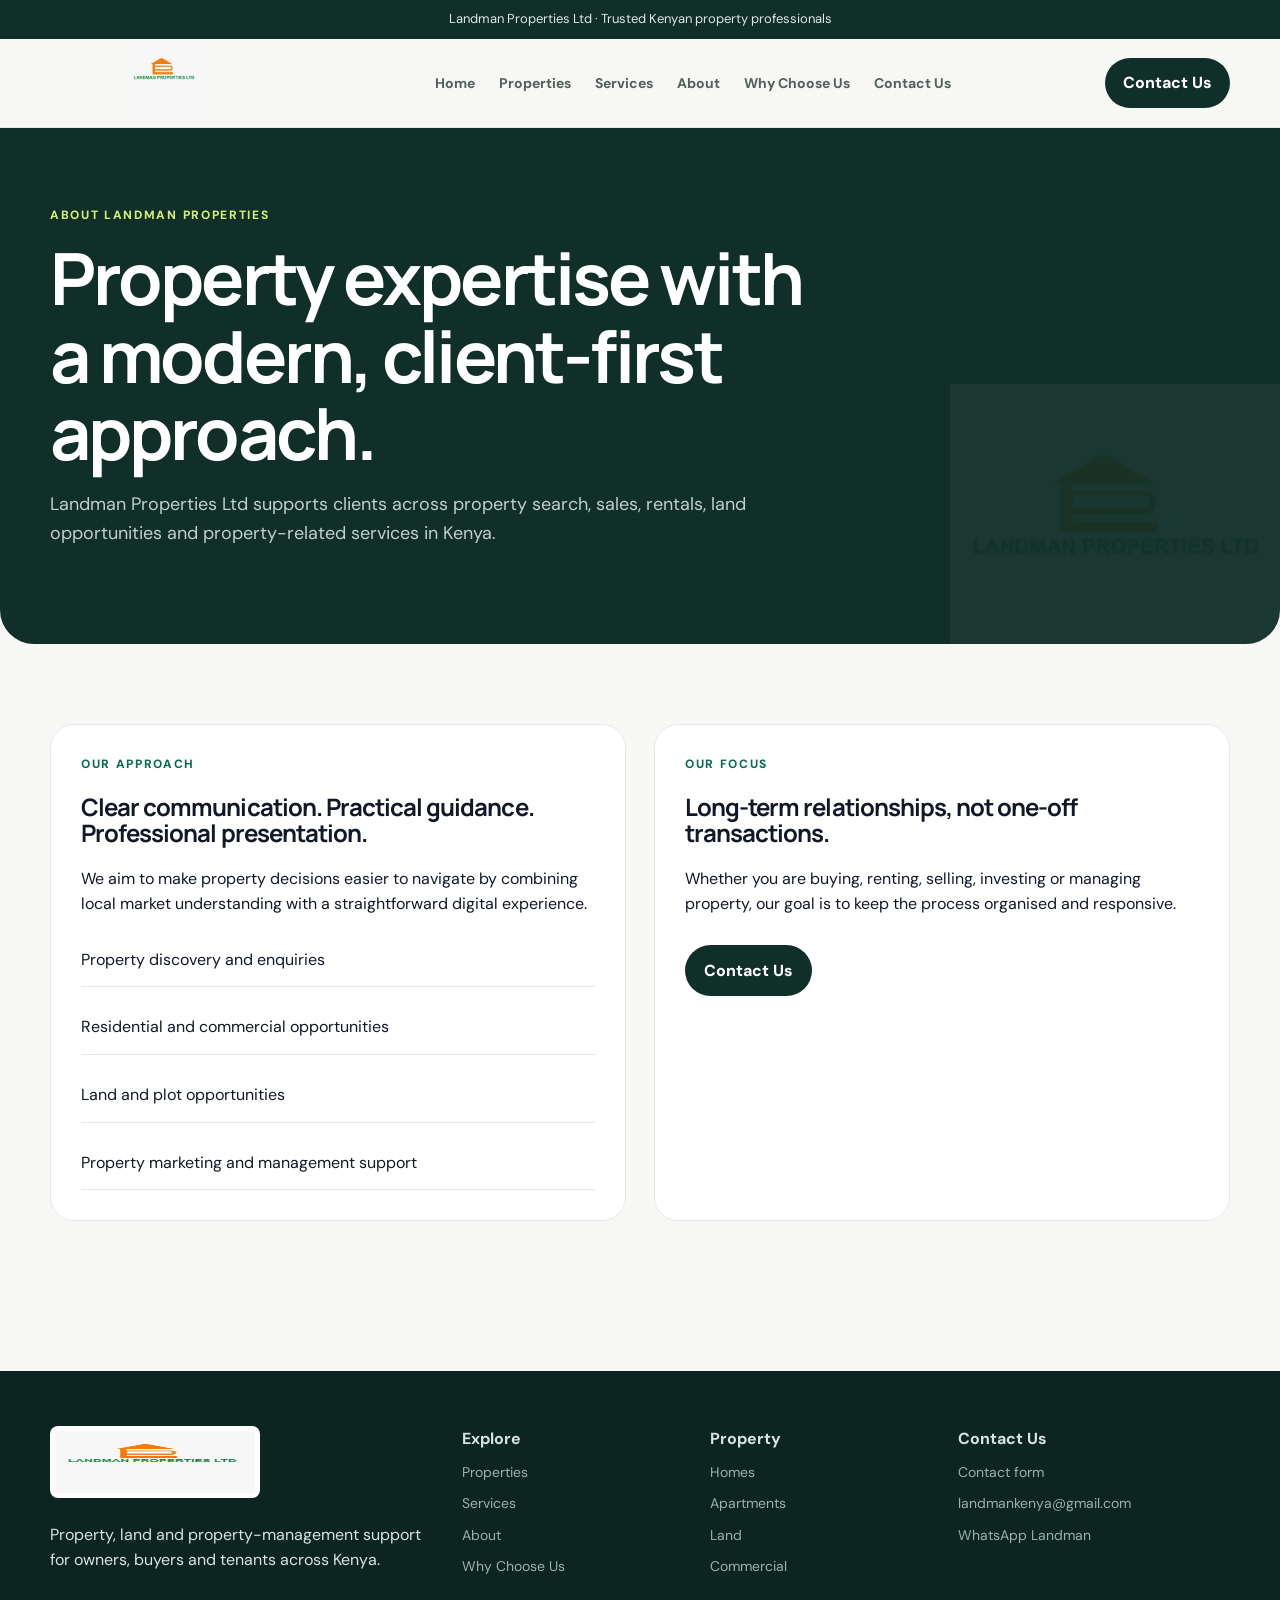
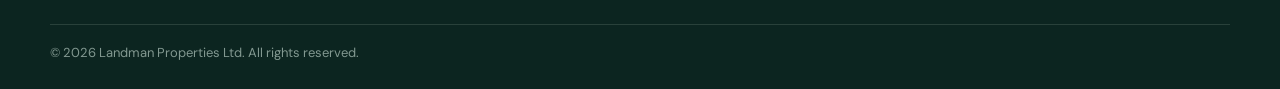
==== about/index.html @ a7c6151c "Performance and accessibility optimization for about/index.html" ====
<!doctype html><html lang="en"><head><meta charset="utf-8"><meta name="viewport" content="width=device-width,initial-scale=1"><meta name="description" content="Learn about Landman Properties Ltd and our approach to professional property management, letting, tenant management and property services in Kenya."><meta name="theme-color" content="#0d6b55"><link rel="canonical" href="https://landmankenya.co.ke/about/"><link rel="icon" href="/landman-logo.jpg"><title>About Landman Properties Ltd | Property Management Kenya</title><link rel="preconnect" href="https://fonts.googleapis.com"><link rel="preconnect" href="https://fonts.gstatic.com" crossorigin><link rel="preload" as="style" href="https://fonts.googleapis.com/css2?family=DM+Sans:wght@400;500;600;700&family=Manrope:wght@600;700;800&display=swap" onload="this.onload=null;this.rel='stylesheet'"><noscript><link rel="stylesheet" href="https://fonts.googleapis.com/css2?family=DM+Sans:wght@400;500;600;700&family=Manrope:wght@600;700;800&display=swap"></noscript><style>:root{--ink:#111827;--muted:#687386;--paper:#f7f8f5;--white:#fff;--brand:#0d6b55;--dark:#102f28;--lime:#d7ee75;--line:#e5e9e5;--shadow:0 24px 70px rgba(17,24,39,.1)}*{box-sizing:border-box}body:before{content:"";position:fixed;inset:0;background:url("/landman-logo.jpg") center 48%/min(680px,60vw) auto no-repeat;opacity:.025;pointer-events:none;z-index:-1;filter:grayscale(1)}body{margin:0;background:var(--paper);color:var(--ink);font-family:"DM Sans",sans-serif;line-height:1.6}a{text-decoration:none;color:inherit}.wrap{width:min(1180px,calc(100% - 32px));margin:auto}.top{background:var(--dark);color:#dce9e3;font-size:13px;padding:9px 0;text-align:center}header{position:sticky;top:0;z-index:20;background:rgba(247,248,245,.94);backdrop-filter:blur(18px);border-bottom:1px solid var(--line)}nav{height:88px;display:flex;align-items:center;justify-content:space-between;gap:24px}.logo img{width:230px;max-height:78px;object-fit:contain}.nav{display:flex;gap:24px;font-size:14px;font-weight:700;color:#52605b}.nav a:hover{color:var(--brand)}.contact-btn{background:var(--dark);color:#fff;border-radius:999px;padding:12px 18px;font-weight:800}.hero{position:relative;overflow:hidden;background:var(--dark);color:#fff;border-radius:0 0 34px 34px;padding:78px 0}.hero:after{content:"";position:absolute;right:-50px;bottom:-80px;width:420px;height:340px;background:url("/landman-logo.jpg") center/contain no-repeat;opacity:.045;pointer-events:none}.eyebrow{color:var(--brand);font-size:12px;text-transform:uppercase;letter-spacing:.14em;font-weight:800}.hero .eyebrow{color:var(--lime)}h1,h2,h3{font-family:Manrope;line-height:1.08;letter-spacing:-.04em}h1{font-size:clamp(42px,6vw,72px);max-width:800px;margin:14px 0}.hero p{max-width:700px;color:#c1d0ca;font-size:18px}.section{padding:80px 0}.grid{display:grid;grid-template-columns:repeat(3,1fr);gap:18px}.card{background:#fff;border:1px solid var(--line);border-radius:22px;padding:25px;box-shadow:0 12px 35px rgba(17,24,39,.05)}.icon{width:50px;height:50px;border-radius:15px;background:#e6f3c3;color:var(--dark);display:grid;place-items:center;margin-bottom:20px}.icon svg{width:25px;height:25px}.card h2,.card h3{margin:0 0 10px}.card p{color:var(--muted);margin:0}.split{display:grid;grid-template-columns:1fr 1fr;gap:28px}.panel{background:#fff;border:1px solid var(--line);border-radius:24px;padding:30px}.list{display:grid;gap:13px}.list div{padding:14px 0;border-bottom:1px solid var(--line)}.cta{background:linear-gradient(135deg,#dff48a,#bfe8a2);padding:45px;border-radius:28px;position:relative;overflow:hidden}.cta:after{content:"";position:absolute;right:-70px;bottom:-100px;width:350px;height:280px;background:url("/landman-logo.jpg") center/contain no-repeat;opacity:.055}.cta>*{position:relative;z-index:1}.btn{display:inline-block;background:var(--dark);color:#fff;padding:13px 19px;border-radius:999px;font-weight:800;margin-top:12px}form{display:grid;gap:13px}input,textarea,select{width:100%;padding:14px;border:1px solid #d9e0db;border-radius:12px;background:#fff;font:inherit}textarea{min-height:130px}footer{background:#0c2520;color:#d9e4df;padding:55px 0 25px;margin-top:70px}.foot{display:grid;grid-template-columns:1.4fr .8fr .8fr 1fr;gap:30px}.foot img{width:210px;background:#fff;padding:5px;border-radius:8px}.foot a{display:block;color:#9db1aa;margin:9px 0;font-size:14px}.copy{border-top:1px solid #29413a;margin-top:35px;padding-top:18px;color:#829890;font-size:13px}@media(max-width:800px){.nav{display:none}.grid,.split,.foot{grid-template-columns:1fr}.hero{padding:55px 0}.logo img{width:200px}}
@media (prefers-reduced-motion:reduce){html{scroll-behavior:auto}.reveal{opacity:1;transform:none;transition:none}.btn,.card{transition:none}}\n  </style><meta name="keywords" content="Landman Properties, property management company Kenya, property managers Kenya, real estate management Kenya"><meta name="robots" content="index,follow,max-image-preview:large,max-snippet:-1,max-video-preview:-1"><link rel="canonical" href="https://landmankenya.co.ke/about/index.html"><meta property="og:type" content="website"><meta property="og:site_name" content="Landman Properties Ltd"><meta property="og:title" content="About Landman Properties Ltd | Property Management Kenya"><meta property="og:description" content="Learn about Landman Properties Ltd and our approach to professional property management, letting, tenant management and property services in Kenya."><meta property="og:image" content="https://landmankenya.co.ke/landman-logo.jpg"><meta name="twitter:card" content="summary_large_image"><meta name="twitter:title" content="About Landman Properties Ltd | Property Management Kenya"><meta name="twitter:description" content="Learn about Landman Properties Ltd and our approach to professional property management, letting, tenant management and property services in Kenya."><meta name="twitter:image" content="https://landmankenya.co.ke/landman-logo.jpg"></head><body><div class="top">Landman Properties Ltd · Trusted Kenyan property professionals</div><header><nav class="wrap"><a class="logo" href="/"><img src="/landman-logo.jpg" alt="Landman Properties Ltd" width="225" height="72" decoding="async"></a><div class="nav"><a href="/">Home</a><a href="/properties/">Properties</a><a href="/services/">Services</a><a href="/about/">About</a><a href="/why-choose-us/">Why Choose Us</a><a href="/contact/">Contact Us</a></div><a class="contact-btn" href="/contact/">Contact Us</a></nav></header><main><section class="hero"><div class="wrap"><div class="eyebrow">About Landman Properties</div><h1>Property expertise with a modern, client-first approach.</h1><p>Landman Properties Ltd supports clients across property search, sales, rentals, land opportunities and property-related services in Kenya.</p></div></section><section class="section"><div class="wrap split"><div class="panel"><div class="eyebrow">Our approach</div><h2>Clear communication. Practical guidance. Professional presentation.</h2><p>We aim to make property decisions easier to navigate by combining local market understanding with a straightforward digital experience.</p><div class="list"><div>Property discovery and enquiries</div><div>Residential and commercial opportunities</div><div>Land and plot opportunities</div><div>Property marketing and management support</div></div></div><div class="panel"><div class="eyebrow">Our focus</div><h2>Long-term relationships, not one-off transactions.</h2><p>Whether you are buying, renting, selling, investing or managing property, our goal is to keep the process organised and responsive.</p><a class="btn" href="/contact/">Contact Us</a></div></div></section></main><footer><div class="wrap"><div class="foot"><div><img src="/landman-logo.jpg" alt="Landman Properties Ltd" width="225" height="72" decoding="async"><p>Property, land and property-management support for owners, buyers and tenants across Kenya.</p></div><div><strong>Explore</strong><a href="/properties/">Properties</a><a href="/services/">Services</a><a href="/about/">About</a><a href="/why-choose-us/">Why Choose Us</a></div><div><strong>Property</strong><a href="/properties/">Homes</a><a href="/properties/">Apartments</a><a href="/properties/">Land</a><a href="/properties/">Commercial</a></div><div><strong>Contact Us</strong><a href="/contact/">Contact form</a><a href="mailto:landmankenya@gmail.com">landmankenya@gmail.com</a><a href="https://wa.me/254798421521">WhatsApp Landman</a></div></div><div class="copy">© 2026 Landman Properties Ltd. All rights reserved.</div></div></footer></body></html>
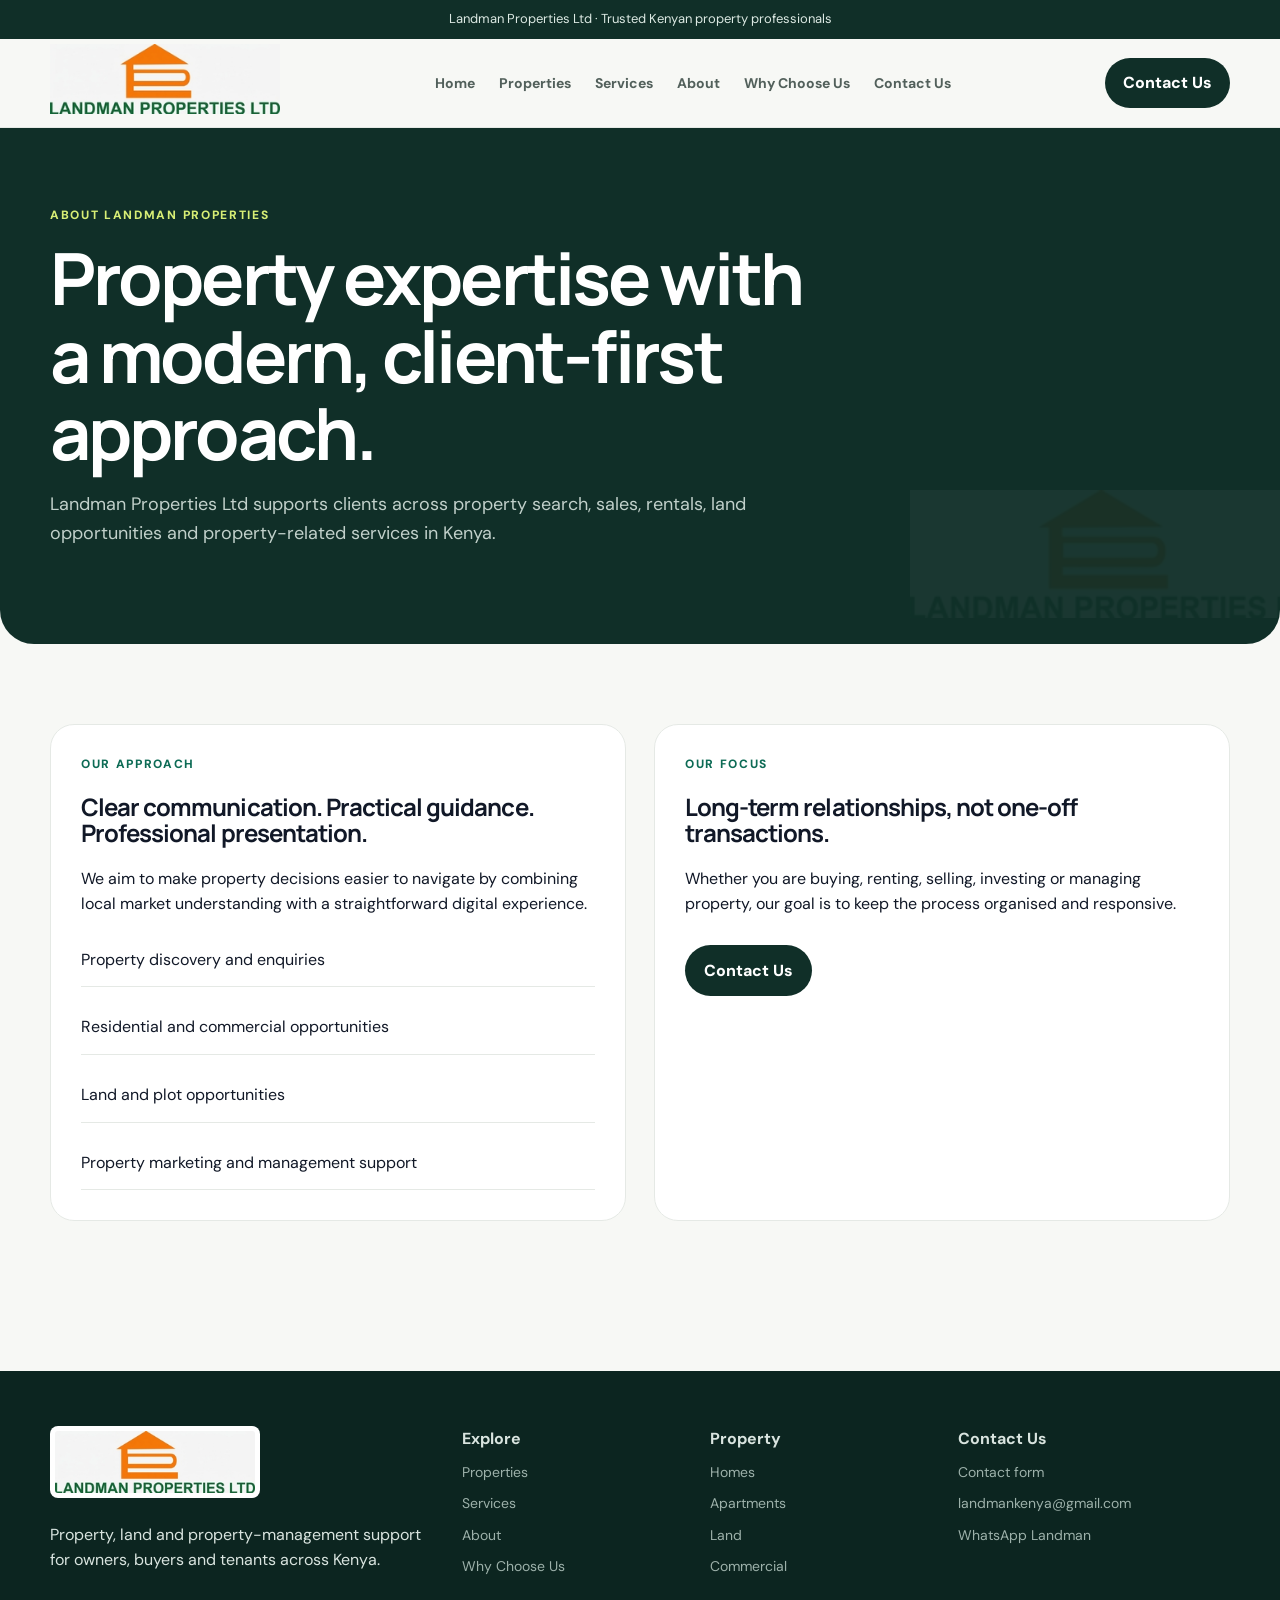
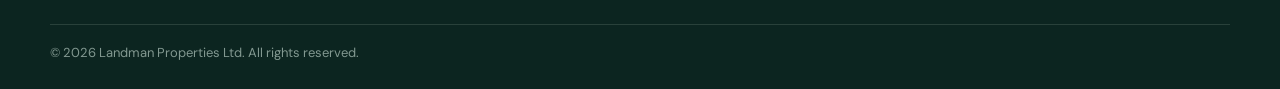
==== commit 1fde978f: "Fix Landman logo references to PNG" ====
--- a/about/index.html
+++ b/about/index.html
@@ -1,2 +1,2 @@
-<!doctype html><html lang="en"><head><meta charset="utf-8"><meta name="viewport" content="width=device-width,initial-scale=1"><meta name="description" content="Learn about Landman Properties Ltd and our approach to professional property management, letting, tenant management and property services in Kenya."><meta name="theme-color" content="#0d6b55"><link rel="canonical" href="https://landmankenya.co.ke/about/"><link rel="icon" href="/landman-logo.jpg"><title>About Landman Properties Ltd | Property Management Kenya</title><link rel="preconnect" href="https://fonts.googleapis.com"><link rel="preconnect" href="https://fonts.gstatic.com" crossorigin><link rel="preload" as="style" href="https://fonts.googleapis.com/css2?family=DM+Sans:wght@400;500;600;700&family=Manrope:wght@600;700;800&display=swap" onload="this.onload=null;this.rel='stylesheet'"><noscript><link rel="stylesheet" href="https://fonts.googleapis.com/css2?family=DM+Sans:wght@400;500;600;700&family=Manrope:wght@600;700;800&display=swap"></noscript><style>:root{--ink:#111827;--muted:#687386;--paper:#f7f8f5;--white:#fff;--brand:#0d6b55;--dark:#102f28;--lime:#d7ee75;--line:#e5e9e5;--shadow:0 24px 70px rgba(17,24,39,.1)}*{box-sizing:border-box}body:before{content:"";position:fixed;inset:0;background:url("/landman-logo.jpg") center 48%/min(680px,60vw) auto no-repeat;opacity:.025;pointer-events:none;z-index:-1;filter:grayscale(1)}body{margin:0;background:var(--paper);color:var(--ink);font-family:"DM Sans",sans-serif;line-height:1.6}a{text-decoration:none;color:inherit}.wrap{width:min(1180px,calc(100% - 32px));margin:auto}.top{background:var(--dark);color:#dce9e3;font-size:13px;padding:9px 0;text-align:center}header{position:sticky;top:0;z-index:20;background:rgba(247,248,245,.94);backdrop-filter:blur(18px);border-bottom:1px solid var(--line)}nav{height:88px;display:flex;align-items:center;justify-content:space-between;gap:24px}.logo img{width:230px;max-height:78px;object-fit:contain}.nav{display:flex;gap:24px;font-size:14px;font-weight:700;color:#52605b}.nav a:hover{color:var(--brand)}.contact-btn{background:var(--dark);color:#fff;border-radius:999px;padding:12px 18px;font-weight:800}.hero{position:relative;overflow:hidden;background:var(--dark);color:#fff;border-radius:0 0 34px 34px;padding:78px 0}.hero:after{content:"";position:absolute;right:-50px;bottom:-80px;width:420px;height:340px;background:url("/landman-logo.jpg") center/contain no-repeat;opacity:.045;pointer-events:none}.eyebrow{color:var(--brand);font-size:12px;text-transform:uppercase;letter-spacing:.14em;font-weight:800}.hero .eyebrow{color:var(--lime)}h1,h2,h3{font-family:Manrope;line-height:1.08;letter-spacing:-.04em}h1{font-size:clamp(42px,6vw,72px);max-width:800px;margin:14px 0}.hero p{max-width:700px;color:#c1d0ca;font-size:18px}.section{padding:80px 0}.grid{display:grid;grid-template-columns:repeat(3,1fr);gap:18px}.card{background:#fff;border:1px solid var(--line);border-radius:22px;padding:25px;box-shadow:0 12px 35px rgba(17,24,39,.05)}.icon{width:50px;height:50px;border-radius:15px;background:#e6f3c3;color:var(--dark);display:grid;place-items:center;margin-bottom:20px}.icon svg{width:25px;height:25px}.card h2,.card h3{margin:0 0 10px}.card p{color:var(--muted);margin:0}.split{display:grid;grid-template-columns:1fr 1fr;gap:28px}.panel{background:#fff;border:1px solid var(--line);border-radius:24px;padding:30px}.list{display:grid;gap:13px}.list div{padding:14px 0;border-bottom:1px solid var(--line)}.cta{background:linear-gradient(135deg,#dff48a,#bfe8a2);padding:45px;border-radius:28px;position:relative;overflow:hidden}.cta:after{content:"";position:absolute;right:-70px;bottom:-100px;width:350px;height:280px;background:url("/landman-logo.jpg") center/contain no-repeat;opacity:.055}.cta>*{position:relative;z-index:1}.btn{display:inline-block;background:var(--dark);color:#fff;padding:13px 19px;border-radius:999px;font-weight:800;margin-top:12px}form{display:grid;gap:13px}input,textarea,select{width:100%;padding:14px;border:1px solid #d9e0db;border-radius:12px;background:#fff;font:inherit}textarea{min-height:130px}footer{background:#0c2520;color:#d9e4df;padding:55px 0 25px;margin-top:70px}.foot{display:grid;grid-template-columns:1.4fr .8fr .8fr 1fr;gap:30px}.foot img{width:210px;background:#fff;padding:5px;border-radius:8px}.foot a{display:block;color:#9db1aa;margin:9px 0;font-size:14px}.copy{border-top:1px solid #29413a;margin-top:35px;padding-top:18px;color:#829890;font-size:13px}@media(max-width:800px){.nav{display:none}.grid,.split,.foot{grid-template-columns:1fr}.hero{padding:55px 0}.logo img{width:200px}}
-@media (prefers-reduced-motion:reduce){html{scroll-behavior:auto}.reveal{opacity:1;transform:none;transition:none}.btn,.card{transition:none}}\n  </style><meta name="keywords" content="Landman Properties, property management company Kenya, property managers Kenya, real estate management Kenya"><meta name="robots" content="index,follow,max-image-preview:large,max-snippet:-1,max-video-preview:-1"><link rel="canonical" href="https://landmankenya.co.ke/about/index.html"><meta property="og:type" content="website"><meta property="og:site_name" content="Landman Properties Ltd"><meta property="og:title" content="About Landman Properties Ltd | Property Management Kenya"><meta property="og:description" content="Learn about Landman Properties Ltd and our approach to professional property management, letting, tenant management and property services in Kenya."><meta property="og:image" content="https://landmankenya.co.ke/landman-logo.jpg"><meta name="twitter:card" content="summary_large_image"><meta name="twitter:title" content="About Landman Properties Ltd | Property Management Kenya"><meta name="twitter:description" content="Learn about Landman Properties Ltd and our approach to professional property management, letting, tenant management and property services in Kenya."><meta name="twitter:image" content="https://landmankenya.co.ke/landman-logo.jpg"></head><body><div class="top">Landman Properties Ltd · Trusted Kenyan property professionals</div><header><nav class="wrap"><a class="logo" href="/"><img src="/landman-logo.jpg" alt="Landman Properties Ltd" width="225" height="72" decoding="async"></a><div class="nav"><a href="/">Home</a><a href="/properties/">Properties</a><a href="/services/">Services</a><a href="/about/">About</a><a href="/why-choose-us/">Why Choose Us</a><a href="/contact/">Contact Us</a></div><a class="contact-btn" href="/contact/">Contact Us</a></nav></header><main><section class="hero"><div class="wrap"><div class="eyebrow">About Landman Properties</div><h1>Property expertise with a modern, client-first approach.</h1><p>Landman Properties Ltd supports clients across property search, sales, rentals, land opportunities and property-related services in Kenya.</p></div></section><section class="section"><div class="wrap split"><div class="panel"><div class="eyebrow">Our approach</div><h2>Clear communication. Practical guidance. Professional presentation.</h2><p>We aim to make property decisions easier to navigate by combining local market understanding with a straightforward digital experience.</p><div class="list"><div>Property discovery and enquiries</div><div>Residential and commercial opportunities</div><div>Land and plot opportunities</div><div>Property marketing and management support</div></div></div><div class="panel"><div class="eyebrow">Our focus</div><h2>Long-term relationships, not one-off transactions.</h2><p>Whether you are buying, renting, selling, investing or managing property, our goal is to keep the process organised and responsive.</p><a class="btn" href="/contact/">Contact Us</a></div></div></section></main><footer><div class="wrap"><div class="foot"><div><img src="/landman-logo.jpg" alt="Landman Properties Ltd" width="225" height="72" decoding="async"><p>Property, land and property-management support for owners, buyers and tenants across Kenya.</p></div><div><strong>Explore</strong><a href="/properties/">Properties</a><a href="/services/">Services</a><a href="/about/">About</a><a href="/why-choose-us/">Why Choose Us</a></div><div><strong>Property</strong><a href="/properties/">Homes</a><a href="/properties/">Apartments</a><a href="/properties/">Land</a><a href="/properties/">Commercial</a></div><div><strong>Contact Us</strong><a href="/contact/">Contact form</a><a href="mailto:landmankenya@gmail.com">landmankenya@gmail.com</a><a href="https://wa.me/254798421521">WhatsApp Landman</a></div></div><div class="copy">© 2026 Landman Properties Ltd. All rights reserved.</div></div></footer></body></html>+<!doctype html><html lang="en"><head><meta charset="utf-8"><meta name="viewport" content="width=device-width,initial-scale=1"><meta name="description" content="Learn about Landman Properties Ltd and our approach to professional property management, letting, tenant management and property services in Kenya."><meta name="theme-color" content="#0d6b55"><link rel="canonical" href="https://landmankenya.co.ke/about/"><link rel="icon" href="/landman-logo.png"><title>About Landman Properties Ltd | Property Management Kenya</title><link rel="preconnect" href="https://fonts.googleapis.com"><link rel="preconnect" href="https://fonts.gstatic.com" crossorigin><link rel="preload" as="style" href="https://fonts.googleapis.com/css2?family=DM+Sans:wght@400;500;600;700&family=Manrope:wght@600;700;800&display=swap" onload="this.onload=null;this.rel='stylesheet'"><noscript><link rel="stylesheet" href="https://fonts.googleapis.com/css2?family=DM+Sans:wght@400;500;600;700&family=Manrope:wght@600;700;800&display=swap"></noscript><style>:root{--ink:#111827;--muted:#687386;--paper:#f7f8f5;--white:#fff;--brand:#0d6b55;--dark:#102f28;--lime:#d7ee75;--line:#e5e9e5;--shadow:0 24px 70px rgba(17,24,39,.1)}*{box-sizing:border-box}body:before{content:"";position:fixed;inset:0;background:url("/landman-logo.png") center 48%/min(680px,60vw) auto no-repeat;opacity:.025;pointer-events:none;z-index:-1;filter:grayscale(1)}body{margin:0;background:var(--paper);color:var(--ink);font-family:"DM Sans",sans-serif;line-height:1.6}a{text-decoration:none;color:inherit}.wrap{width:min(1180px,calc(100% - 32px));margin:auto}.top{background:var(--dark);color:#dce9e3;font-size:13px;padding:9px 0;text-align:center}header{position:sticky;top:0;z-index:20;background:rgba(247,248,245,.94);backdrop-filter:blur(18px);border-bottom:1px solid var(--line)}nav{height:88px;display:flex;align-items:center;justify-content:space-between;gap:24px}.logo img{width:230px;max-height:78px;object-fit:contain}.nav{display:flex;gap:24px;font-size:14px;font-weight:700;color:#52605b}.nav a:hover{color:var(--brand)}.contact-btn{background:var(--dark);color:#fff;border-radius:999px;padding:12px 18px;font-weight:800}.hero{position:relative;overflow:hidden;background:var(--dark);color:#fff;border-radius:0 0 34px 34px;padding:78px 0}.hero:after{content:"";position:absolute;right:-50px;bottom:-80px;width:420px;height:340px;background:url("/landman-logo.png") center/contain no-repeat;opacity:.045;pointer-events:none}.eyebrow{color:var(--brand);font-size:12px;text-transform:uppercase;letter-spacing:.14em;font-weight:800}.hero .eyebrow{color:var(--lime)}h1,h2,h3{font-family:Manrope;line-height:1.08;letter-spacing:-.04em}h1{font-size:clamp(42px,6vw,72px);max-width:800px;margin:14px 0}.hero p{max-width:700px;color:#c1d0ca;font-size:18px}.section{padding:80px 0}.grid{display:grid;grid-template-columns:repeat(3,1fr);gap:18px}.card{background:#fff;border:1px solid var(--line);border-radius:22px;padding:25px;box-shadow:0 12px 35px rgba(17,24,39,.05)}.icon{width:50px;height:50px;border-radius:15px;background:#e6f3c3;color:var(--dark);display:grid;place-items:center;margin-bottom:20px}.icon svg{width:25px;height:25px}.card h2,.card h3{margin:0 0 10px}.card p{color:var(--muted);margin:0}.split{display:grid;grid-template-columns:1fr 1fr;gap:28px}.panel{background:#fff;border:1px solid var(--line);border-radius:24px;padding:30px}.list{display:grid;gap:13px}.list div{padding:14px 0;border-bottom:1px solid var(--line)}.cta{background:linear-gradient(135deg,#dff48a,#bfe8a2);padding:45px;border-radius:28px;position:relative;overflow:hidden}.cta:after{content:"";position:absolute;right:-70px;bottom:-100px;width:350px;height:280px;background:url("/landman-logo.png") center/contain no-repeat;opacity:.055}.cta>*{position:relative;z-index:1}.btn{display:inline-block;background:var(--dark);color:#fff;padding:13px 19px;border-radius:999px;font-weight:800;margin-top:12px}form{display:grid;gap:13px}input,textarea,select{width:100%;padding:14px;border:1px solid #d9e0db;border-radius:12px;background:#fff;font:inherit}textarea{min-height:130px}footer{background:#0c2520;color:#d9e4df;padding:55px 0 25px;margin-top:70px}.foot{display:grid;grid-template-columns:1.4fr .8fr .8fr 1fr;gap:30px}.foot img{width:210px;background:#fff;padding:5px;border-radius:8px}.foot a{display:block;color:#9db1aa;margin:9px 0;font-size:14px}.copy{border-top:1px solid #29413a;margin-top:35px;padding-top:18px;color:#829890;font-size:13px}@media(max-width:800px){.nav{display:none}.grid,.split,.foot{grid-template-columns:1fr}.hero{padding:55px 0}.logo img{width:200px}}
+@media (prefers-reduced-motion:reduce){html{scroll-behavior:auto}.reveal{opacity:1;transform:none;transition:none}.btn,.card{transition:none}}\n  </style><meta property="og:type" content="website"><meta property="og:site_name" content="Landman Properties Ltd"><meta property="og:title" content="About Landman Properties Ltd | Property Management Kenya"><meta property="og:description" content="Learn about Landman Properties Ltd and our approach to professional property management, letting, tenant management and property services in Kenya."><meta property="og:image" content="https://landmankenya.co.ke/landman-logo.png"><meta name="twitter:card" content="summary_large_image"><meta name="twitter:title" content="About Landman Properties Ltd | Property Management Kenya"><meta name="twitter:description" content="Learn about Landman Properties Ltd and our approach to professional property management, letting, tenant management and property services in Kenya."><meta name="twitter:image" content="https://landmankenya.co.ke/landman-logo.png"></head><body><div class="top">Landman Properties Ltd · Trusted Kenyan property professionals</div><header><nav class="wrap"><a class="logo" href="/"><img src="/landman-logo.png" alt="Landman Properties Ltd" width="225" height="72" decoding="async"></a><div class="nav"><a href="/">Home</a><a href="/properties/">Properties</a><a href="/services/">Services</a><a href="/about/">About</a><a href="/why-choose-us/">Why Choose Us</a><a href="/contact/">Contact Us</a></div><a class="contact-btn" href="/contact/">Contact Us</a></nav></header><main><section class="hero"><div class="wrap"><div class="eyebrow">About Landman Properties</div><h1>Property expertise with a modern, client-first approach.</h1><p>Landman Properties Ltd supports clients across property search, sales, rentals, land opportunities and property-related services in Kenya.</p></div></section><section class="section"><div class="wrap split"><div class="panel"><div class="eyebrow">Our approach</div><h2>Clear communication. Practical guidance. Professional presentation.</h2><p>We aim to make property decisions easier to navigate by combining local market understanding with a straightforward digital experience.</p><div class="list"><div>Property discovery and enquiries</div><div>Residential and commercial opportunities</div><div>Land and plot opportunities</div><div>Property marketing and management support</div></div></div><div class="panel"><div class="eyebrow">Our focus</div><h2>Long-term relationships, not one-off transactions.</h2><p>Whether you are buying, renting, selling, investing or managing property, our goal is to keep the process organised and responsive.</p><a class="btn" href="/contact/">Contact Us</a></div></div></section></main><footer><div class="wrap"><div class="foot"><div><img src="/landman-logo.png" alt="Landman Properties Ltd" width="225" height="72" decoding="async"><p>Property, land and property-management support for owners, buyers and tenants across Kenya.</p></div><div><strong>Explore</strong><a href="/properties/">Properties</a><a href="/services/">Services</a><a href="/about/">About</a><a href="/why-choose-us/">Why Choose Us</a></div><div><strong>Property</strong><a href="/properties/">Homes</a><a href="/properties/">Apartments</a><a href="/properties/">Land</a><a href="/properties/">Commercial</a></div><div><strong>Contact Us</strong><a href="/contact/">Contact form</a><a href="mailto:landmankenya@gmail.com">landmankenya@gmail.com</a><a href="https://wa.me/254798421521">WhatsApp Landman</a></div></div><div class="copy">© 2026 Landman Properties Ltd. All rights reserved.</div></div></footer></body></html>
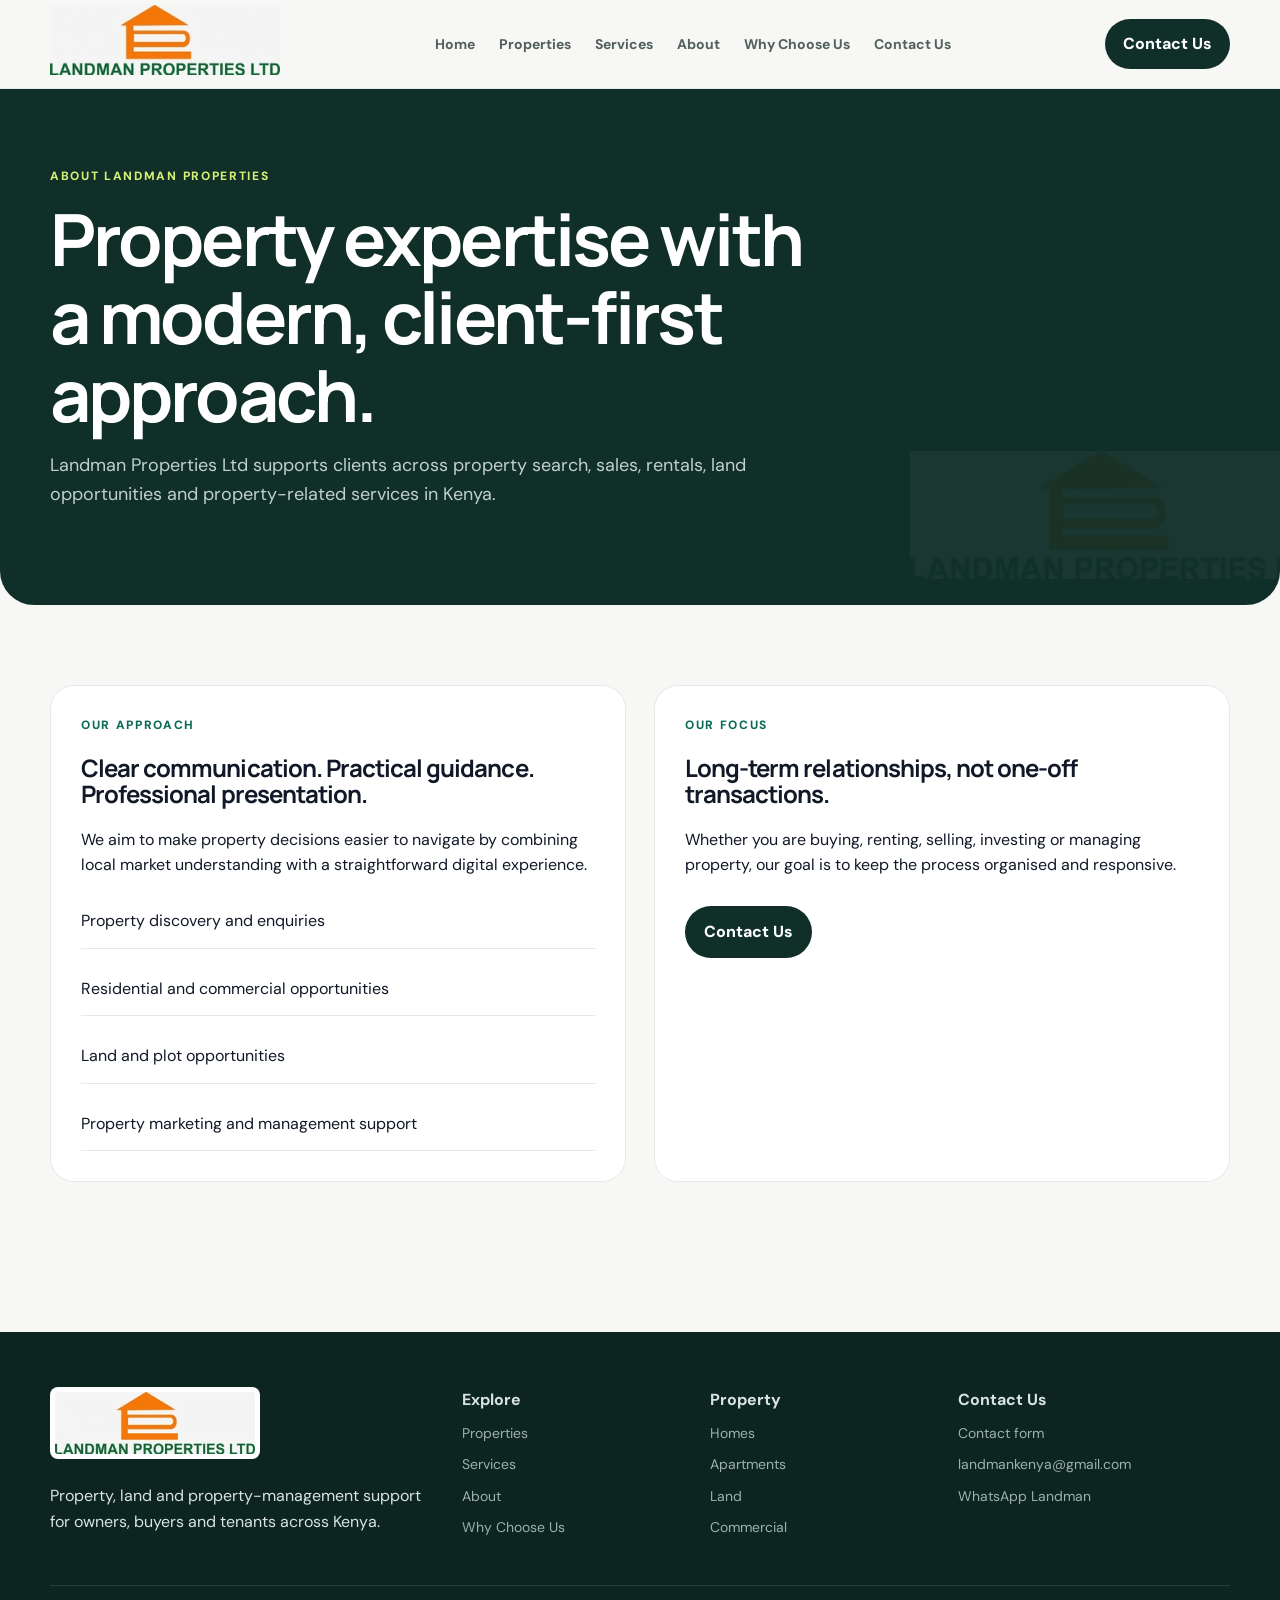
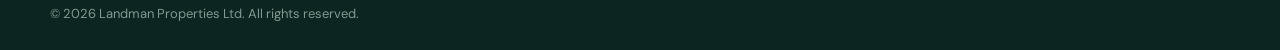
==== commit 53df2c21: "Remove top green bar site-wide" ====
--- a/about/index.html
+++ b/about/index.html
@@ -1,2 +1,2 @@
 <!doctype html><html lang="en"><head><meta charset="utf-8"><meta name="viewport" content="width=device-width,initial-scale=1"><meta name="description" content="Learn about Landman Properties Ltd and our approach to professional property management, letting, tenant management and property services in Kenya."><meta name="theme-color" content="#0d6b55"><link rel="canonical" href="https://landmankenya.co.ke/about/"><link rel="icon" href="/landman-logo.png"><title>About Landman Properties Ltd | Property Management Kenya</title><link rel="preconnect" href="https://fonts.googleapis.com"><link rel="preconnect" href="https://fonts.gstatic.com" crossorigin><link rel="preload" as="style" href="https://fonts.googleapis.com/css2?family=DM+Sans:wght@400;500;600;700&family=Manrope:wght@600;700;800&display=swap" onload="this.onload=null;this.rel='stylesheet'"><noscript><link rel="stylesheet" href="https://fonts.googleapis.com/css2?family=DM+Sans:wght@400;500;600;700&family=Manrope:wght@600;700;800&display=swap"></noscript><style>:root{--ink:#111827;--muted:#687386;--paper:#f7f8f5;--white:#fff;--brand:#0d6b55;--dark:#102f28;--lime:#d7ee75;--line:#e5e9e5;--shadow:0 24px 70px rgba(17,24,39,.1)}*{box-sizing:border-box}body:before{content:"";position:fixed;inset:0;background:url("/landman-logo.png") center 48%/min(680px,60vw) auto no-repeat;opacity:.025;pointer-events:none;z-index:-1;filter:grayscale(1)}body{margin:0;background:var(--paper);color:var(--ink);font-family:"DM Sans",sans-serif;line-height:1.6}a{text-decoration:none;color:inherit}.wrap{width:min(1180px,calc(100% - 32px));margin:auto}.top{background:var(--dark);color:#dce9e3;font-size:13px;padding:9px 0;text-align:center}header{position:sticky;top:0;z-index:20;background:rgba(247,248,245,.94);backdrop-filter:blur(18px);border-bottom:1px solid var(--line)}nav{height:88px;display:flex;align-items:center;justify-content:space-between;gap:24px}.logo img{width:230px;max-height:78px;object-fit:contain}.nav{display:flex;gap:24px;font-size:14px;font-weight:700;color:#52605b}.nav a:hover{color:var(--brand)}.contact-btn{background:var(--dark);color:#fff;border-radius:999px;padding:12px 18px;font-weight:800}.hero{position:relative;overflow:hidden;background:var(--dark);color:#fff;border-radius:0 0 34px 34px;padding:78px 0}.hero:after{content:"";position:absolute;right:-50px;bottom:-80px;width:420px;height:340px;background:url("/landman-logo.png") center/contain no-repeat;opacity:.045;pointer-events:none}.eyebrow{color:var(--brand);font-size:12px;text-transform:uppercase;letter-spacing:.14em;font-weight:800}.hero .eyebrow{color:var(--lime)}h1,h2,h3{font-family:Manrope;line-height:1.08;letter-spacing:-.04em}h1{font-size:clamp(42px,6vw,72px);max-width:800px;margin:14px 0}.hero p{max-width:700px;color:#c1d0ca;font-size:18px}.section{padding:80px 0}.grid{display:grid;grid-template-columns:repeat(3,1fr);gap:18px}.card{background:#fff;border:1px solid var(--line);border-radius:22px;padding:25px;box-shadow:0 12px 35px rgba(17,24,39,.05)}.icon{width:50px;height:50px;border-radius:15px;background:#e6f3c3;color:var(--dark);display:grid;place-items:center;margin-bottom:20px}.icon svg{width:25px;height:25px}.card h2,.card h3{margin:0 0 10px}.card p{color:var(--muted);margin:0}.split{display:grid;grid-template-columns:1fr 1fr;gap:28px}.panel{background:#fff;border:1px solid var(--line);border-radius:24px;padding:30px}.list{display:grid;gap:13px}.list div{padding:14px 0;border-bottom:1px solid var(--line)}.cta{background:linear-gradient(135deg,#dff48a,#bfe8a2);padding:45px;border-radius:28px;position:relative;overflow:hidden}.cta:after{content:"";position:absolute;right:-70px;bottom:-100px;width:350px;height:280px;background:url("/landman-logo.png") center/contain no-repeat;opacity:.055}.cta>*{position:relative;z-index:1}.btn{display:inline-block;background:var(--dark);color:#fff;padding:13px 19px;border-radius:999px;font-weight:800;margin-top:12px}form{display:grid;gap:13px}input,textarea,select{width:100%;padding:14px;border:1px solid #d9e0db;border-radius:12px;background:#fff;font:inherit}textarea{min-height:130px}footer{background:#0c2520;color:#d9e4df;padding:55px 0 25px;margin-top:70px}.foot{display:grid;grid-template-columns:1.4fr .8fr .8fr 1fr;gap:30px}.foot img{width:210px;background:#fff;padding:5px;border-radius:8px}.foot a{display:block;color:#9db1aa;margin:9px 0;font-size:14px}.copy{border-top:1px solid #29413a;margin-top:35px;padding-top:18px;color:#829890;font-size:13px}@media(max-width:800px){.nav{display:none}.grid,.split,.foot{grid-template-columns:1fr}.hero{padding:55px 0}.logo img{width:200px}}
-@media (prefers-reduced-motion:reduce){html{scroll-behavior:auto}.reveal{opacity:1;transform:none;transition:none}.btn,.card{transition:none}}\n  </style><meta property="og:type" content="website"><meta property="og:site_name" content="Landman Properties Ltd"><meta property="og:title" content="About Landman Properties Ltd | Property Management Kenya"><meta property="og:description" content="Learn about Landman Properties Ltd and our approach to professional property management, letting, tenant management and property services in Kenya."><meta property="og:image" content="https://landmankenya.co.ke/landman-logo.png"><meta name="twitter:card" content="summary_large_image"><meta name="twitter:title" content="About Landman Properties Ltd | Property Management Kenya"><meta name="twitter:description" content="Learn about Landman Properties Ltd and our approach to professional property management, letting, tenant management and property services in Kenya."><meta name="twitter:image" content="https://landmankenya.co.ke/landman-logo.png"></head><body><div class="top">Landman Properties Ltd · Trusted Kenyan property professionals</div><header><nav class="wrap"><a class="logo" href="/"><img src="/landman-logo.png" alt="Landman Properties Ltd" width="225" height="72" decoding="async"></a><div class="nav"><a href="/">Home</a><a href="/properties/">Properties</a><a href="/services/">Services</a><a href="/about/">About</a><a href="/why-choose-us/">Why Choose Us</a><a href="/contact/">Contact Us</a></div><a class="contact-btn" href="/contact/">Contact Us</a></nav></header><main><section class="hero"><div class="wrap"><div class="eyebrow">About Landman Properties</div><h1>Property expertise with a modern, client-first approach.</h1><p>Landman Properties Ltd supports clients across property search, sales, rentals, land opportunities and property-related services in Kenya.</p></div></section><section class="section"><div class="wrap split"><div class="panel"><div class="eyebrow">Our approach</div><h2>Clear communication. Practical guidance. Professional presentation.</h2><p>We aim to make property decisions easier to navigate by combining local market understanding with a straightforward digital experience.</p><div class="list"><div>Property discovery and enquiries</div><div>Residential and commercial opportunities</div><div>Land and plot opportunities</div><div>Property marketing and management support</div></div></div><div class="panel"><div class="eyebrow">Our focus</div><h2>Long-term relationships, not one-off transactions.</h2><p>Whether you are buying, renting, selling, investing or managing property, our goal is to keep the process organised and responsive.</p><a class="btn" href="/contact/">Contact Us</a></div></div></section></main><footer><div class="wrap"><div class="foot"><div><img src="/landman-logo.png" alt="Landman Properties Ltd" width="225" height="72" decoding="async"><p>Property, land and property-management support for owners, buyers and tenants across Kenya.</p></div><div><strong>Explore</strong><a href="/properties/">Properties</a><a href="/services/">Services</a><a href="/about/">About</a><a href="/why-choose-us/">Why Choose Us</a></div><div><strong>Property</strong><a href="/properties/">Homes</a><a href="/properties/">Apartments</a><a href="/properties/">Land</a><a href="/properties/">Commercial</a></div><div><strong>Contact Us</strong><a href="/contact/">Contact form</a><a href="mailto:landmankenya@gmail.com">landmankenya@gmail.com</a><a href="https://wa.me/254798421521">WhatsApp Landman</a></div></div><div class="copy">© 2026 Landman Properties Ltd. All rights reserved.</div></div></footer></body></html>+@media (prefers-reduced-motion:reduce){html{scroll-behavior:auto}.reveal{opacity:1;transform:none;transition:none}.btn,.card{transition:none}}\n  </style><meta property="og:type" content="website"><meta property="og:site_name" content="Landman Properties Ltd"><meta property="og:title" content="About Landman Properties Ltd | Property Management Kenya"><meta property="og:description" content="Learn about Landman Properties Ltd and our approach to professional property management, letting, tenant management and property services in Kenya."><meta property="og:image" content="https://landmankenya.co.ke/landman-logo.png"><meta name="twitter:card" content="summary_large_image"><meta name="twitter:title" content="About Landman Properties Ltd | Property Management Kenya"><meta name="twitter:description" content="Learn about Landman Properties Ltd and our approach to professional property management, letting, tenant management and property services in Kenya."><meta name="twitter:image" content="https://landmankenya.co.ke/landman-logo.png"></head><body><header><nav class="wrap"><a class="logo" href="/"><img src="/landman-logo.png" alt="Landman Properties Ltd" width="225" height="72" decoding="async"></a><div class="nav"><a href="/">Home</a><a href="/properties/">Properties</a><a href="/services/">Services</a><a href="/about/">About</a><a href="/why-choose-us/">Why Choose Us</a><a href="/contact/">Contact Us</a></div><a class="contact-btn" href="/contact/">Contact Us</a></nav></header><main><section class="hero"><div class="wrap"><div class="eyebrow">About Landman Properties</div><h1>Property expertise with a modern, client-first approach.</h1><p>Landman Properties Ltd supports clients across property search, sales, rentals, land opportunities and property-related services in Kenya.</p></div></section><section class="section"><div class="wrap split"><div class="panel"><div class="eyebrow">Our approach</div><h2>Clear communication. Practical guidance. Professional presentation.</h2><p>We aim to make property decisions easier to navigate by combining local market understanding with a straightforward digital experience.</p><div class="list"><div>Property discovery and enquiries</div><div>Residential and commercial opportunities</div><div>Land and plot opportunities</div><div>Property marketing and management support</div></div></div><div class="panel"><div class="eyebrow">Our focus</div><h2>Long-term relationships, not one-off transactions.</h2><p>Whether you are buying, renting, selling, investing or managing property, our goal is to keep the process organised and responsive.</p><a class="btn" href="/contact/">Contact Us</a></div></div></section></main><footer><div class="wrap"><div class="foot"><div><img src="/landman-logo.png" alt="Landman Properties Ltd" width="225" height="72" decoding="async"><p>Property, land and property-management support for owners, buyers and tenants across Kenya.</p></div><div><strong>Explore</strong><a href="/properties/">Properties</a><a href="/services/">Services</a><a href="/about/">About</a><a href="/why-choose-us/">Why Choose Us</a></div><div><strong>Property</strong><a href="/properties/">Homes</a><a href="/properties/">Apartments</a><a href="/properties/">Land</a><a href="/properties/">Commercial</a></div><div><strong>Contact Us</strong><a href="/contact/">Contact form</a><a href="mailto:landmankenya@gmail.com">landmankenya@gmail.com</a><a href="https://wa.me/254798421521">WhatsApp Landman</a></div></div><div class="copy">© 2026 Landman Properties Ltd. All rights reserved.</div></div></footer></body></html>
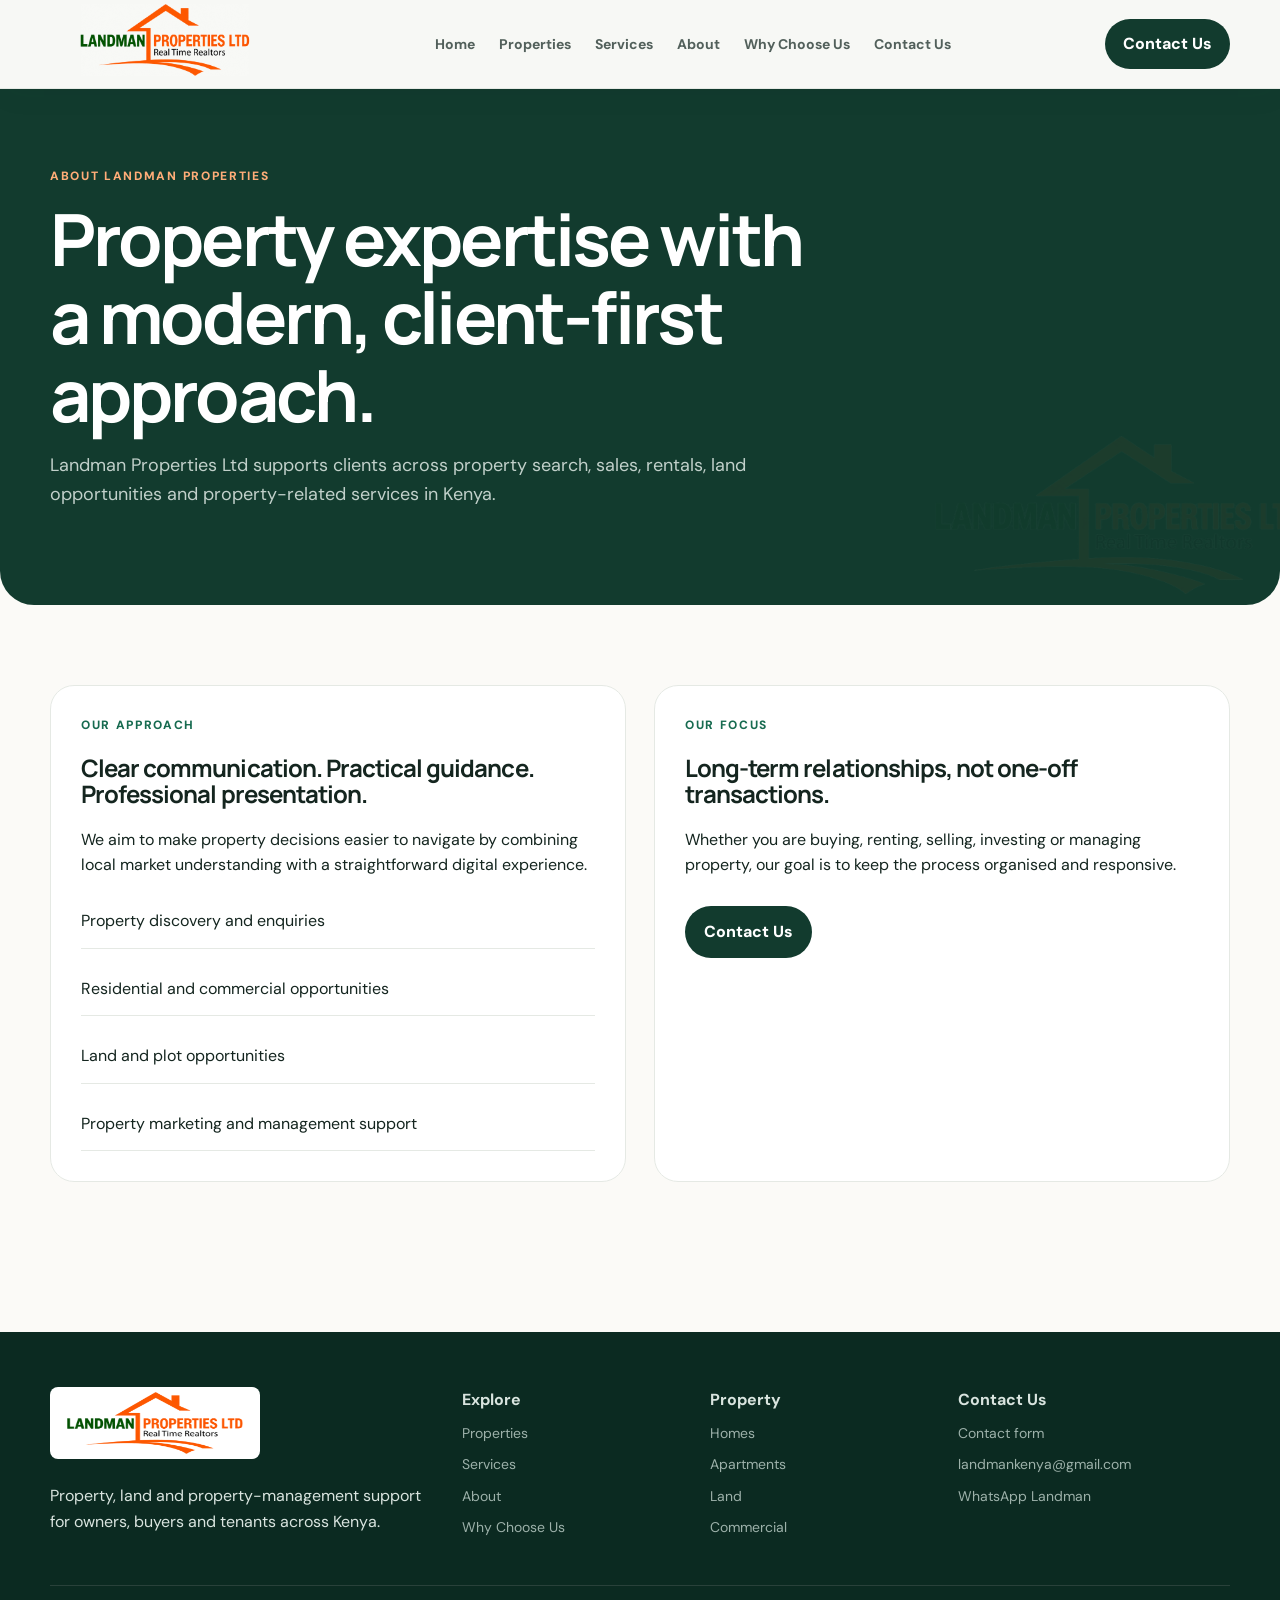
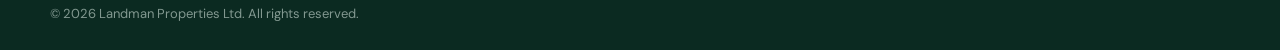
==== commit a0e0436b: "Apply shared Landman brand facelift" ====
--- a/about/index.html
+++ b/about/index.html
@@ -1,2 +1,3 @@
 <!doctype html><html lang="en"><head><meta charset="utf-8"><meta name="viewport" content="width=device-width,initial-scale=1"><meta name="description" content="Learn about Landman Properties Ltd and our approach to professional property management, letting, tenant management and property services in Kenya."><meta name="theme-color" content="#0d6b55"><link rel="canonical" href="https://landmankenya.co.ke/about/"><link rel="icon" href="/landman-logo.png"><title>About Landman Properties Ltd | Property Management Kenya</title><link rel="preconnect" href="https://fonts.googleapis.com"><link rel="preconnect" href="https://fonts.gstatic.com" crossorigin><link rel="preload" as="style" href="https://fonts.googleapis.com/css2?family=DM+Sans:wght@400;500;600;700&family=Manrope:wght@600;700;800&display=swap" onload="this.onload=null;this.rel='stylesheet'"><noscript><link rel="stylesheet" href="https://fonts.googleapis.com/css2?family=DM+Sans:wght@400;500;600;700&family=Manrope:wght@600;700;800&display=swap"></noscript><style>:root{--ink:#111827;--muted:#687386;--paper:#f7f8f5;--white:#fff;--brand:#0d6b55;--dark:#102f28;--lime:#d7ee75;--line:#e5e9e5;--shadow:0 24px 70px rgba(17,24,39,.1)}*{box-sizing:border-box}body:before{content:"";position:fixed;inset:0;background:url("/landman-logo.png") center 48%/min(680px,60vw) auto no-repeat;opacity:.025;pointer-events:none;z-index:-1;filter:grayscale(1)}body{margin:0;background:var(--paper);color:var(--ink);font-family:"DM Sans",sans-serif;line-height:1.6}a{text-decoration:none;color:inherit}.wrap{width:min(1180px,calc(100% - 32px));margin:auto}.top{background:var(--dark);color:#dce9e3;font-size:13px;padding:9px 0;text-align:center}header{position:sticky;top:0;z-index:20;background:rgba(247,248,245,.94);backdrop-filter:blur(18px);border-bottom:1px solid var(--line)}nav{height:88px;display:flex;align-items:center;justify-content:space-between;gap:24px}.logo img{width:230px;max-height:78px;object-fit:contain}.nav{display:flex;gap:24px;font-size:14px;font-weight:700;color:#52605b}.nav a:hover{color:var(--brand)}.contact-btn{background:var(--dark);color:#fff;border-radius:999px;padding:12px 18px;font-weight:800}.hero{position:relative;overflow:hidden;background:var(--dark);color:#fff;border-radius:0 0 34px 34px;padding:78px 0}.hero:after{content:"";position:absolute;right:-50px;bottom:-80px;width:420px;height:340px;background:url("/landman-logo.png") center/contain no-repeat;opacity:.045;pointer-events:none}.eyebrow{color:var(--brand);font-size:12px;text-transform:uppercase;letter-spacing:.14em;font-weight:800}.hero .eyebrow{color:var(--lime)}h1,h2,h3{font-family:Manrope;line-height:1.08;letter-spacing:-.04em}h1{font-size:clamp(42px,6vw,72px);max-width:800px;margin:14px 0}.hero p{max-width:700px;color:#c1d0ca;font-size:18px}.section{padding:80px 0}.grid{display:grid;grid-template-columns:repeat(3,1fr);gap:18px}.card{background:#fff;border:1px solid var(--line);border-radius:22px;padding:25px;box-shadow:0 12px 35px rgba(17,24,39,.05)}.icon{width:50px;height:50px;border-radius:15px;background:#e6f3c3;color:var(--dark);display:grid;place-items:center;margin-bottom:20px}.icon svg{width:25px;height:25px}.card h2,.card h3{margin:0 0 10px}.card p{color:var(--muted);margin:0}.split{display:grid;grid-template-columns:1fr 1fr;gap:28px}.panel{background:#fff;border:1px solid var(--line);border-radius:24px;padding:30px}.list{display:grid;gap:13px}.list div{padding:14px 0;border-bottom:1px solid var(--line)}.cta{background:linear-gradient(135deg,#dff48a,#bfe8a2);padding:45px;border-radius:28px;position:relative;overflow:hidden}.cta:after{content:"";position:absolute;right:-70px;bottom:-100px;width:350px;height:280px;background:url("/landman-logo.png") center/contain no-repeat;opacity:.055}.cta>*{position:relative;z-index:1}.btn{display:inline-block;background:var(--dark);color:#fff;padding:13px 19px;border-radius:999px;font-weight:800;margin-top:12px}form{display:grid;gap:13px}input,textarea,select{width:100%;padding:14px;border:1px solid #d9e0db;border-radius:12px;background:#fff;font:inherit}textarea{min-height:130px}footer{background:#0c2520;color:#d9e4df;padding:55px 0 25px;margin-top:70px}.foot{display:grid;grid-template-columns:1.4fr .8fr .8fr 1fr;gap:30px}.foot img{width:210px;background:#fff;padding:5px;border-radius:8px}.foot a{display:block;color:#9db1aa;margin:9px 0;font-size:14px}.copy{border-top:1px solid #29413a;margin-top:35px;padding-top:18px;color:#829890;font-size:13px}@media(max-width:800px){.nav{display:none}.grid,.split,.foot{grid-template-columns:1fr}.hero{padding:55px 0}.logo img{width:200px}}
-@media (prefers-reduced-motion:reduce){html{scroll-behavior:auto}.reveal{opacity:1;transform:none;transition:none}.btn,.card{transition:none}}\n  </style><meta property="og:type" content="website"><meta property="og:site_name" content="Landman Properties Ltd"><meta property="og:title" content="About Landman Properties Ltd | Property Management Kenya"><meta property="og:description" content="Learn about Landman Properties Ltd and our approach to professional property management, letting, tenant management and property services in Kenya."><meta property="og:image" content="https://landmankenya.co.ke/landman-logo.png"><meta name="twitter:card" content="summary_large_image"><meta name="twitter:title" content="About Landman Properties Ltd | Property Management Kenya"><meta name="twitter:description" content="Learn about Landman Properties Ltd and our approach to professional property management, letting, tenant management and property services in Kenya."><meta name="twitter:image" content="https://landmankenya.co.ke/landman-logo.png"></head><body><header><nav class="wrap"><a class="logo" href="/"><img src="/landman-logo.png" alt="Landman Properties Ltd" width="225" height="72" decoding="async"></a><div class="nav"><a href="/">Home</a><a href="/properties/">Properties</a><a href="/services/">Services</a><a href="/about/">About</a><a href="/why-choose-us/">Why Choose Us</a><a href="/contact/">Contact Us</a></div><a class="contact-btn" href="/contact/">Contact Us</a></nav></header><main><section class="hero"><div class="wrap"><div class="eyebrow">About Landman Properties</div><h1>Property expertise with a modern, client-first approach.</h1><p>Landman Properties Ltd supports clients across property search, sales, rentals, land opportunities and property-related services in Kenya.</p></div></section><section class="section"><div class="wrap split"><div class="panel"><div class="eyebrow">Our approach</div><h2>Clear communication. Practical guidance. Professional presentation.</h2><p>We aim to make property decisions easier to navigate by combining local market understanding with a straightforward digital experience.</p><div class="list"><div>Property discovery and enquiries</div><div>Residential and commercial opportunities</div><div>Land and plot opportunities</div><div>Property marketing and management support</div></div></div><div class="panel"><div class="eyebrow">Our focus</div><h2>Long-term relationships, not one-off transactions.</h2><p>Whether you are buying, renting, selling, investing or managing property, our goal is to keep the process organised and responsive.</p><a class="btn" href="/contact/">Contact Us</a></div></div></section></main><footer><div class="wrap"><div class="foot"><div><img src="/landman-logo.png" alt="Landman Properties Ltd" width="225" height="72" decoding="async"><p>Property, land and property-management support for owners, buyers and tenants across Kenya.</p></div><div><strong>Explore</strong><a href="/properties/">Properties</a><a href="/services/">Services</a><a href="/about/">About</a><a href="/why-choose-us/">Why Choose Us</a></div><div><strong>Property</strong><a href="/properties/">Homes</a><a href="/properties/">Apartments</a><a href="/properties/">Land</a><a href="/properties/">Commercial</a></div><div><strong>Contact Us</strong><a href="/contact/">Contact form</a><a href="mailto:landmankenya@gmail.com">landmankenya@gmail.com</a><a href="https://wa.me/254798421521">WhatsApp Landman</a></div></div><div class="copy">© 2026 Landman Properties Ltd. All rights reserved.</div></div></footer></body></html>+@media (prefers-reduced-motion:reduce){html{scroll-behavior:auto}.reveal{opacity:1;transform:none;transition:none}.btn,.card{transition:none}}\n  </style><meta property="og:type" content="website"><meta property="og:site_name" content="Landman Properties Ltd"><meta property="og:title" content="About Landman Properties Ltd | Property Management Kenya"><meta property="og:description" content="Learn about Landman Properties Ltd and our approach to professional property management, letting, tenant management and property services in Kenya."><meta property="og:image" content="https://landmankenya.co.ke/landman-logo.png"><meta name="twitter:card" content="summary_large_image"><meta name="twitter:title" content="About Landman Properties Ltd | Property Management Kenya"><meta name="twitter:description" content="Learn about Landman Properties Ltd and our approach to professional property management, letting, tenant management and property services in Kenya."><meta name="twitter:image" content="https://landmankenya.co.ke/landman-logo.png"><link rel="stylesheet" href="/landman-facelift.css">
+</head><body><header><nav class="wrap"><a class="logo" href="/"><img src="/landman-logo.png" alt="Landman Properties Ltd" width="225" height="72" decoding="async"></a><div class="nav"><a href="/">Home</a><a href="/properties/">Properties</a><a href="/services/">Services</a><a href="/about/">About</a><a href="/why-choose-us/">Why Choose Us</a><a href="/contact/">Contact Us</a></div><a class="contact-btn" href="/contact/">Contact Us</a></nav></header><main><section class="hero"><div class="wrap"><div class="eyebrow">About Landman Properties</div><h1>Property expertise with a modern, client-first approach.</h1><p>Landman Properties Ltd supports clients across property search, sales, rentals, land opportunities and property-related services in Kenya.</p></div></section><section class="section"><div class="wrap split"><div class="panel"><div class="eyebrow">Our approach</div><h2>Clear communication. Practical guidance. Professional presentation.</h2><p>We aim to make property decisions easier to navigate by combining local market understanding with a straightforward digital experience.</p><div class="list"><div>Property discovery and enquiries</div><div>Residential and commercial opportunities</div><div>Land and plot opportunities</div><div>Property marketing and management support</div></div></div><div class="panel"><div class="eyebrow">Our focus</div><h2>Long-term relationships, not one-off transactions.</h2><p>Whether you are buying, renting, selling, investing or managing property, our goal is to keep the process organised and responsive.</p><a class="btn" href="/contact/">Contact Us</a></div></div></section></main><footer><div class="wrap"><div class="foot"><div><img src="/landman-logo.png" alt="Landman Properties Ltd" width="225" height="72" decoding="async"><p>Property, land and property-management support for owners, buyers and tenants across Kenya.</p></div><div><strong>Explore</strong><a href="/properties/">Properties</a><a href="/services/">Services</a><a href="/about/">About</a><a href="/why-choose-us/">Why Choose Us</a></div><div><strong>Property</strong><a href="/properties/">Homes</a><a href="/properties/">Apartments</a><a href="/properties/">Land</a><a href="/properties/">Commercial</a></div><div><strong>Contact Us</strong><a href="/contact/">Contact form</a><a href="mailto:landmankenya@gmail.com">landmankenya@gmail.com</a><a href="https://wa.me/254798421521">WhatsApp Landman</a></div></div><div class="copy">© 2026 Landman Properties Ltd. All rights reserved.</div></div></footer></body></html>
--- a/landman-facelift.css
+++ b/landman-facelift.css
@@ -0,0 +1,76 @@
+/* Landman Properties Ltd — brand facelift
+   Shared visual layer: forest green, bright orange and white.
+   Keeps each page's existing content, links and functionality intact. */
+:root{
+  --ink:#14251f !important;
+  --muted:#5d6b64 !important;
+  --paper:#fbfaf7 !important;
+  --white:#fff !important;
+  --brand:#176b50 !important;
+  --dark:#123b2e !important;
+  --lime:#ff8a42 !important;
+  --line:#e5e9e4 !important;
+  --shadow:0 24px 70px rgba(18,59,46,.10) !important;
+  --landman-orange:#f47b35;
+  --landman-orange-soft:#fff0e6;
+}
+html{scroll-behavior:smooth;scroll-padding-top:105px}
+body{background:var(--paper);color:var(--ink);-webkit-font-smoothing:antialiased}
+::selection{background:#ffd2b4;color:#173d30}
+a,button,input,select,textarea{-webkit-tap-highlight-color:transparent}
+a:focus-visible,button:focus-visible,input:focus-visible,select:focus-visible,textarea:focus-visible{outline:3px solid #f47b35;outline-offset:3px}
+header{box-shadow:0 8px 28px rgba(20,45,35,.035)}
+nav{position:relative}
+.navlinks a,.nav a{transition:color .2s ease,background .2s ease}
+.navlinks a:hover,.nav a:hover,.nav a[aria-current="page"]{color:var(--landman-orange)!important}
+.brand-logo,.logo img{transition:transform .25s ease}
+.logo:hover .brand-logo,.logo:hover img{transform:translateY(-1px)}
+.btn,.contact-btn,.hero-buttons a,.nav-actions a{transition:transform .2s ease,box-shadow .2s ease,background .2s ease,color .2s ease}
+.btn:hover,.contact-btn:hover,.hero-buttons a:hover,.nav-actions a:hover{transform:translateY(-2px);box-shadow:0 12px 26px rgba(18,59,46,.18)}
+.btn-green,.btn-light,.hero .btn,.cta .btn{background:var(--landman-orange)!important;color:#18251f!important}
+.btn-green:hover,.hero .btn:hover,.cta .btn:hover{background:#ff9859!important}
+.btn-dark,.contact-btn{background:var(--dark)!important;color:#fff!important}
+.btn-light{background:#fff!important;color:var(--dark)!important;border:1px solid var(--line)!important}
+.eyebrow{color:var(--brand)!important}
+.hero .eyebrow,.dark .eyebrow,.hero .eyebrow[style]{color:#ffad78!important}
+.hero{isolation:isolate}
+.hero:not(.dark){position:relative}
+.hero h1 em,.hero h1 strong{color:var(--landman-orange)!important}
+.hero-img{box-shadow:0 28px 70px rgba(18,59,46,.17);border:1px solid rgba(255,255,255,.65)}
+.floating{border-top:3px solid var(--landman-orange)}
+.search-box,.filters{box-shadow:0 20px 55px rgba(18,59,46,.09);border-color:#e4e9e3}
+.field:focus-within{box-shadow:0 0 0 2px rgba(244,123,53,.22)}
+.tag{box-shadow:0 5px 16px rgba(0,0,0,.08)}
+.price{background:var(--dark)!important;border-left:3px solid var(--landman-orange)}
+.card{box-shadow:0 8px 26px rgba(18,59,46,.045);transition:transform .25s ease,box-shadow .25s ease,border-color .25s ease}
+.card:hover{border-color:#f5bd98;box-shadow:0 22px 48px rgba(18,59,46,.12)}
+.service .icon,.icon{background:var(--landman-orange-soft)!important;color:var(--dark)!important}
+.dark{background:linear-gradient(135deg,#123b2e 0%,#0d3025 100%)!important}
+.dark .service{border-color:rgba(255,255,255,.14);background:rgba(255,255,255,.055);transition:transform .25s ease,border-color .25s ease,background .25s ease}
+.dark .service:hover{transform:translateY(-4px);border-color:rgba(255,138,66,.6);background:rgba(255,255,255,.085)}
+.dark .service .icon{background:var(--landman-orange)!important;color:#173b2e!important}
+.check i{background:var(--landman-orange-soft)!important;color:var(--dark)!important}
+.cta{background:linear-gradient(120deg,#fff0e6 0%,#ffe0cb 58%,#ffd0ad 100%)!important;border:1px solid #f6d1b9;box-shadow:0 20px 55px rgba(18,59,46,.06)}
+.cta .eyebrow{color:var(--brand)!important}
+.stats .stat{transition:background .2s ease}
+.stats .stat:hover{background:#fff8f2}
+footer{background:#0b2a21!important}
+.foot a,.footgrid a{transition:color .2s ease}
+.foot a:hover,.footgrid a:hover{color:#ffad78!important}
+.wa{box-shadow:0 12px 30px rgba(0,0,0,.18);transition:transform .2s ease}
+.wa:hover{transform:translateY(-3px) scale(1.03)}
+.mobile-open{border:1px solid var(--line);box-shadow:0 20px 55px rgba(18,59,46,.16)!important}
+.mobile-open a{padding:9px 0}
+section{scroll-margin-top:100px}
+img{max-width:100%}
+@media(max-width:950px){
+  header nav{gap:12px}
+  .mobile-open{background:#fff!important}
+}
+@media(max-width:620px){
+  .hero-buttons a,.hero .btn,.cta .btn{min-height:48px;display:inline-flex;align-items:center;justify-content:center}
+  .floating{max-width:calc(100% - 36px)}
+}
+@media(prefers-reduced-motion:reduce){
+  *,*::before,*::after{scroll-behavior:auto!important;animation-duration:.01ms!important;animation-iteration-count:1!important;transition-duration:.01ms!important}
+}
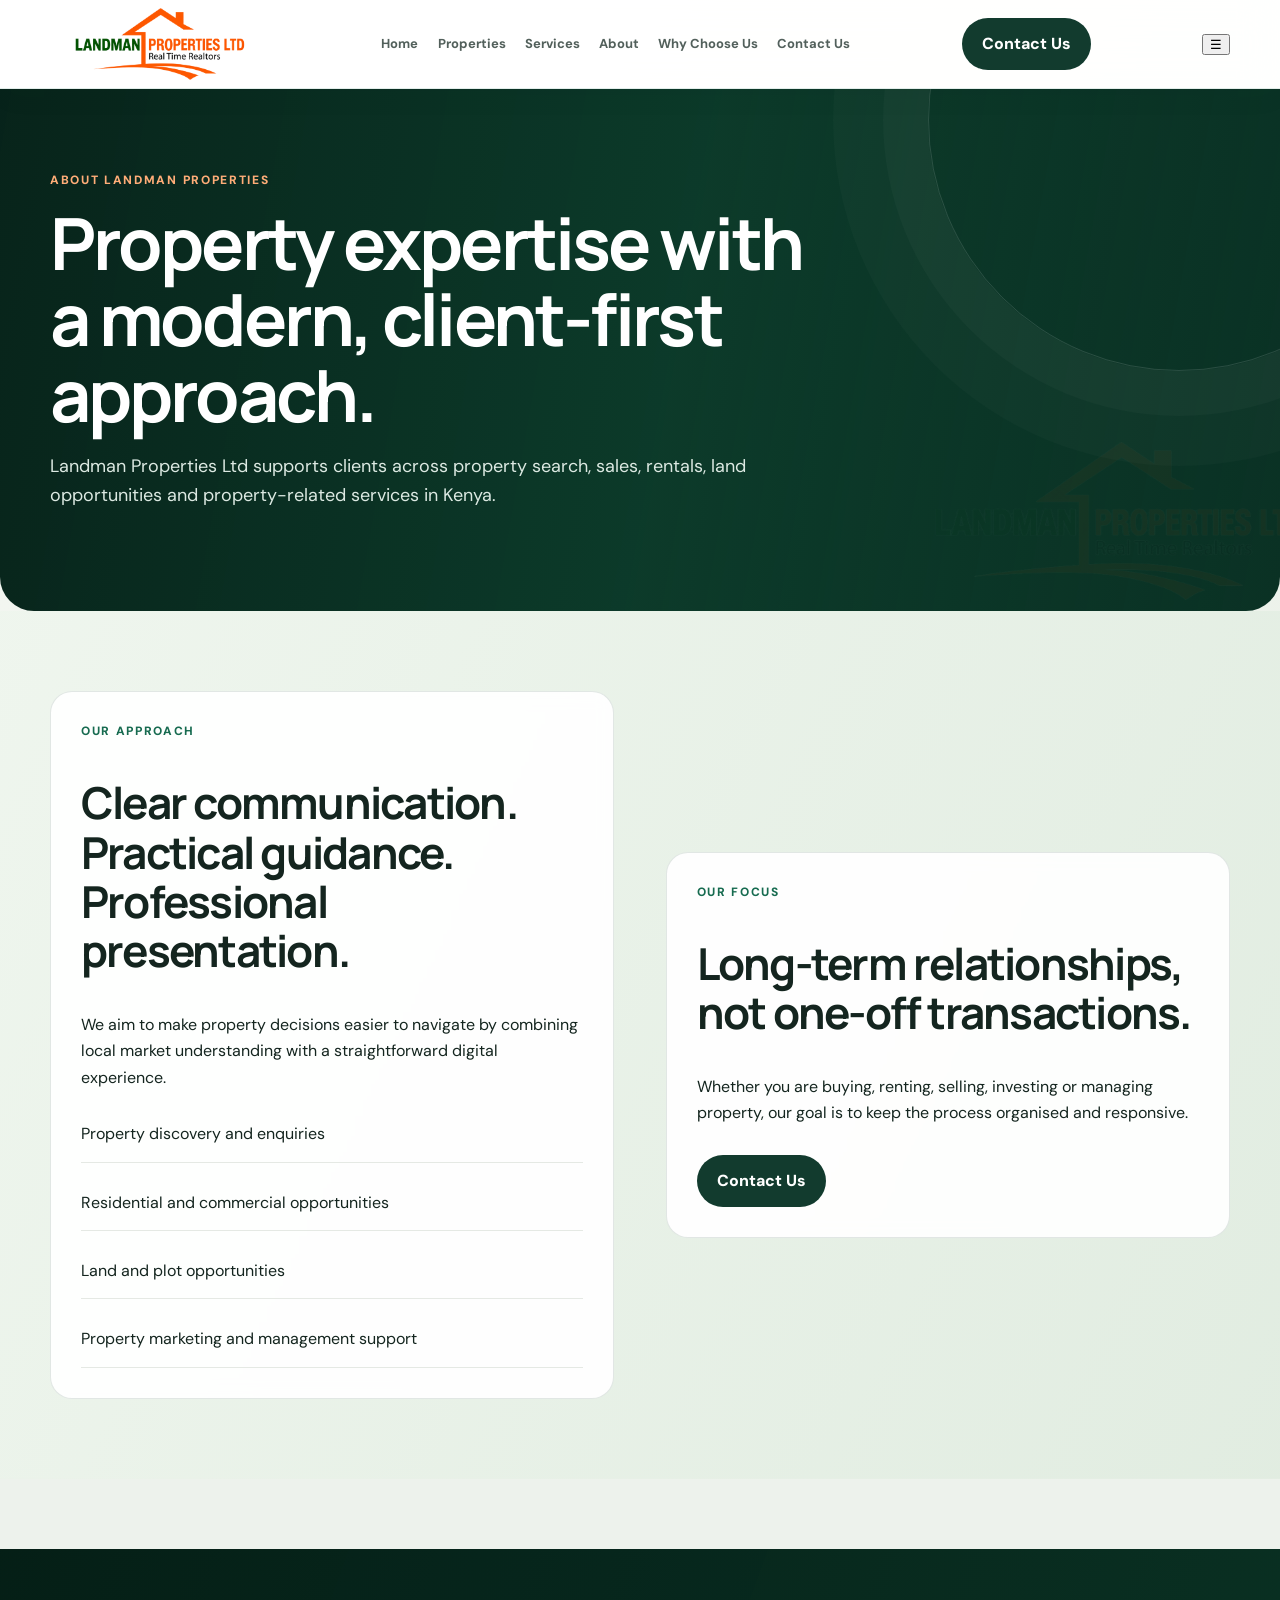
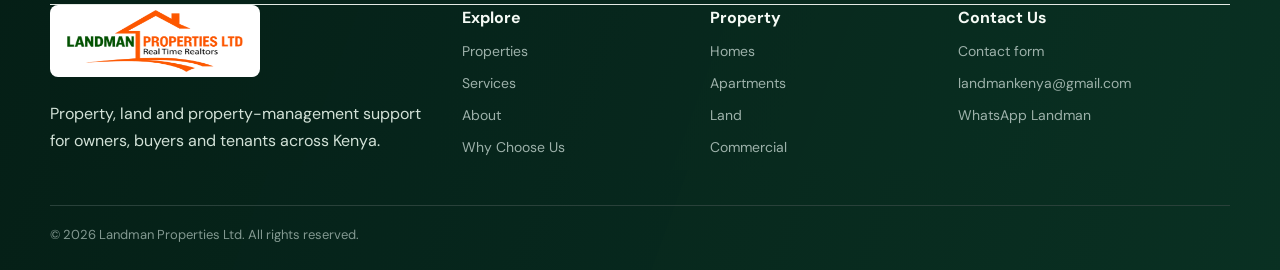
==== commit 9c920a5f: "Fix responsive navigation on about page" ====
--- a/about/index.html
+++ b/about/index.html
@@ -1,3 +1,3 @@
 <!doctype html><html lang="en"><head><meta charset="utf-8"><meta name="viewport" content="width=device-width,initial-scale=1"><meta name="description" content="Learn about Landman Properties Ltd and our approach to professional property management, letting, tenant management and property services in Kenya."><meta name="theme-color" content="#0d6b55"><link rel="canonical" href="https://landmankenya.co.ke/about/"><link rel="icon" href="/landman-logo.png"><title>About Landman Properties Ltd | Property Management Kenya</title><link rel="preconnect" href="https://fonts.googleapis.com"><link rel="preconnect" href="https://fonts.gstatic.com" crossorigin><link rel="preload" as="style" href="https://fonts.googleapis.com/css2?family=DM+Sans:wght@400;500;600;700&family=Manrope:wght@600;700;800&display=swap" onload="this.onload=null;this.rel='stylesheet'"><noscript><link rel="stylesheet" href="https://fonts.googleapis.com/css2?family=DM+Sans:wght@400;500;600;700&family=Manrope:wght@600;700;800&display=swap"></noscript><style>:root{--ink:#111827;--muted:#687386;--paper:#f7f8f5;--white:#fff;--brand:#0d6b55;--dark:#102f28;--lime:#d7ee75;--line:#e5e9e5;--shadow:0 24px 70px rgba(17,24,39,.1)}*{box-sizing:border-box}body:before{content:"";position:fixed;inset:0;background:url("/landman-logo.png") center 48%/min(680px,60vw) auto no-repeat;opacity:.025;pointer-events:none;z-index:-1;filter:grayscale(1)}body{margin:0;background:var(--paper);color:var(--ink);font-family:"DM Sans",sans-serif;line-height:1.6}a{text-decoration:none;color:inherit}.wrap{width:min(1180px,calc(100% - 32px));margin:auto}.top{background:var(--dark);color:#dce9e3;font-size:13px;padding:9px 0;text-align:center}header{position:sticky;top:0;z-index:20;background:rgba(247,248,245,.94);backdrop-filter:blur(18px);border-bottom:1px solid var(--line)}nav{height:88px;display:flex;align-items:center;justify-content:space-between;gap:24px}.logo img{width:230px;max-height:78px;object-fit:contain}.nav{display:flex;gap:24px;font-size:14px;font-weight:700;color:#52605b}.nav a:hover{color:var(--brand)}.contact-btn{background:var(--dark);color:#fff;border-radius:999px;padding:12px 18px;font-weight:800}.hero{position:relative;overflow:hidden;background:var(--dark);color:#fff;border-radius:0 0 34px 34px;padding:78px 0}.hero:after{content:"";position:absolute;right:-50px;bottom:-80px;width:420px;height:340px;background:url("/landman-logo.png") center/contain no-repeat;opacity:.045;pointer-events:none}.eyebrow{color:var(--brand);font-size:12px;text-transform:uppercase;letter-spacing:.14em;font-weight:800}.hero .eyebrow{color:var(--lime)}h1,h2,h3{font-family:Manrope;line-height:1.08;letter-spacing:-.04em}h1{font-size:clamp(42px,6vw,72px);max-width:800px;margin:14px 0}.hero p{max-width:700px;color:#c1d0ca;font-size:18px}.section{padding:80px 0}.grid{display:grid;grid-template-columns:repeat(3,1fr);gap:18px}.card{background:#fff;border:1px solid var(--line);border-radius:22px;padding:25px;box-shadow:0 12px 35px rgba(17,24,39,.05)}.icon{width:50px;height:50px;border-radius:15px;background:#e6f3c3;color:var(--dark);display:grid;place-items:center;margin-bottom:20px}.icon svg{width:25px;height:25px}.card h2,.card h3{margin:0 0 10px}.card p{color:var(--muted);margin:0}.split{display:grid;grid-template-columns:1fr 1fr;gap:28px}.panel{background:#fff;border:1px solid var(--line);border-radius:24px;padding:30px}.list{display:grid;gap:13px}.list div{padding:14px 0;border-bottom:1px solid var(--line)}.cta{background:linear-gradient(135deg,#dff48a,#bfe8a2);padding:45px;border-radius:28px;position:relative;overflow:hidden}.cta:after{content:"";position:absolute;right:-70px;bottom:-100px;width:350px;height:280px;background:url("/landman-logo.png") center/contain no-repeat;opacity:.055}.cta>*{position:relative;z-index:1}.btn{display:inline-block;background:var(--dark);color:#fff;padding:13px 19px;border-radius:999px;font-weight:800;margin-top:12px}form{display:grid;gap:13px}input,textarea,select{width:100%;padding:14px;border:1px solid #d9e0db;border-radius:12px;background:#fff;font:inherit}textarea{min-height:130px}footer{background:#0c2520;color:#d9e4df;padding:55px 0 25px;margin-top:70px}.foot{display:grid;grid-template-columns:1.4fr .8fr .8fr 1fr;gap:30px}.foot img{width:210px;background:#fff;padding:5px;border-radius:8px}.foot a{display:block;color:#9db1aa;margin:9px 0;font-size:14px}.copy{border-top:1px solid #29413a;margin-top:35px;padding-top:18px;color:#829890;font-size:13px}@media(max-width:800px){.nav{display:none}.grid,.split,.foot{grid-template-columns:1fr}.hero{padding:55px 0}.logo img{width:200px}}
 @media (prefers-reduced-motion:reduce){html{scroll-behavior:auto}.reveal{opacity:1;transform:none;transition:none}.btn,.card{transition:none}}\n  </style><meta property="og:type" content="website"><meta property="og:site_name" content="Landman Properties Ltd"><meta property="og:title" content="About Landman Properties Ltd | Property Management Kenya"><meta property="og:description" content="Learn about Landman Properties Ltd and our approach to professional property management, letting, tenant management and property services in Kenya."><meta property="og:image" content="https://landmankenya.co.ke/landman-logo.png"><meta name="twitter:card" content="summary_large_image"><meta name="twitter:title" content="About Landman Properties Ltd | Property Management Kenya"><meta name="twitter:description" content="Learn about Landman Properties Ltd and our approach to professional property management, letting, tenant management and property services in Kenya."><meta name="twitter:image" content="https://landmankenya.co.ke/landman-logo.png"><link rel="stylesheet" href="/landman-facelift.css">
-</head><body><header><nav class="wrap"><a class="logo" href="/"><img src="/landman-logo.png" alt="Landman Properties Ltd" width="225" height="72" decoding="async"></a><div class="nav"><a href="/">Home</a><a href="/properties/">Properties</a><a href="/services/">Services</a><a href="/about/">About</a><a href="/why-choose-us/">Why Choose Us</a><a href="/contact/">Contact Us</a></div><a class="contact-btn" href="/contact/">Contact Us</a></nav></header><main><section class="hero"><div class="wrap"><div class="eyebrow">About Landman Properties</div><h1>Property expertise with a modern, client-first approach.</h1><p>Landman Properties Ltd supports clients across property search, sales, rentals, land opportunities and property-related services in Kenya.</p></div></section><section class="section"><div class="wrap split"><div class="panel"><div class="eyebrow">Our approach</div><h2>Clear communication. Practical guidance. Professional presentation.</h2><p>We aim to make property decisions easier to navigate by combining local market understanding with a straightforward digital experience.</p><div class="list"><div>Property discovery and enquiries</div><div>Residential and commercial opportunities</div><div>Land and plot opportunities</div><div>Property marketing and management support</div></div></div><div class="panel"><div class="eyebrow">Our focus</div><h2>Long-term relationships, not one-off transactions.</h2><p>Whether you are buying, renting, selling, investing or managing property, our goal is to keep the process organised and responsive.</p><a class="btn" href="/contact/">Contact Us</a></div></div></section></main><footer><div class="wrap"><div class="foot"><div><img src="/landman-logo.png" alt="Landman Properties Ltd" width="225" height="72" decoding="async"><p>Property, land and property-management support for owners, buyers and tenants across Kenya.</p></div><div><strong>Explore</strong><a href="/properties/">Properties</a><a href="/services/">Services</a><a href="/about/">About</a><a href="/why-choose-us/">Why Choose Us</a></div><div><strong>Property</strong><a href="/properties/">Homes</a><a href="/properties/">Apartments</a><a href="/properties/">Land</a><a href="/properties/">Commercial</a></div><div><strong>Contact Us</strong><a href="/contact/">Contact form</a><a href="mailto:landmankenya@gmail.com">landmankenya@gmail.com</a><a href="https://wa.me/254798421521">WhatsApp Landman</a></div></div><div class="copy">© 2026 Landman Properties Ltd. All rights reserved.</div></div></footer></body></html>+</head><body><header><nav class="wrap"><a class="logo" href="/"><img src="/landman-logo.png" alt="Landman Properties Ltd" width="225" height="72" decoding="async"></a><div class="nav" id="landman-primary-navigation"><a href="/">Home</a><a href="/properties/">Properties</a><a href="/services/">Services</a><a href="/about/">About</a><a href="/why-choose-us/">Why Choose Us</a><a href="/contact/">Contact Us</a></div><a class="contact-btn" href="/contact/">Contact Us</a><button class="menu" type="button" aria-label="Open navigation menu" aria-expanded="false" aria-controls="landman-primary-navigation">☰</button></nav></header><main><section class="hero"><div class="wrap"><div class="eyebrow">About Landman Properties</div><h1>Property expertise with a modern, client-first approach.</h1><p>Landman Properties Ltd supports clients across property search, sales, rentals, land opportunities and property-related services in Kenya.</p></div></section><section class="section"><div class="wrap split"><div class="panel"><div class="eyebrow">Our approach</div><h2>Clear communication. Practical guidance. Professional presentation.</h2><p>We aim to make property decisions easier to navigate by combining local market understanding with a straightforward digital experience.</p><div class="list"><div>Property discovery and enquiries</div><div>Residential and commercial opportunities</div><div>Land and plot opportunities</div><div>Property marketing and management support</div></div></div><div class="panel"><div class="eyebrow">Our focus</div><h2>Long-term relationships, not one-off transactions.</h2><p>Whether you are buying, renting, selling, investing or managing property, our goal is to keep the process organised and responsive.</p><a class="btn" href="/contact/">Contact Us</a></div></div></section></main><footer><div class="wrap"><div class="foot"><div><img src="/landman-logo.png" alt="Landman Properties Ltd" width="225" height="72" decoding="async"><p>Property, land and property-management support for owners, buyers and tenants across Kenya.</p></div><div><strong>Explore</strong><a href="/properties/">Properties</a><a href="/services/">Services</a><a href="/about/">About</a><a href="/why-choose-us/">Why Choose Us</a></div><div><strong>Property</strong><a href="/properties/">Homes</a><a href="/properties/">Apartments</a><a href="/properties/">Land</a><a href="/properties/">Commercial</a></div><div><strong>Contact Us</strong><a href="/contact/">Contact form</a><a href="mailto:landmankenya@gmail.com">landmankenya@gmail.com</a><a href="https://wa.me/254798421521">WhatsApp Landman</a></div></div><div class="copy">© 2026 Landman Properties Ltd. All rights reserved.</div></div></footer><script>const menu=document.querySelector('.menu'),nav=document.querySelector('.nav');if(menu&&nav){menu.addEventListener('click',()=>{const open=menu.getAttribute('aria-expanded')==='true';menu.setAttribute('aria-expanded',String(!open));menu.setAttribute('aria-label',open?'Open navigation menu':'Close navigation menu');nav.classList.toggle('mobile-open',!open)});nav.addEventListener('click',e=>{if(e.target.closest('a')){nav.classList.remove('mobile-open');menu.setAttribute('aria-expanded','false');menu.setAttribute('aria-label','Open navigation menu')}})}</script></body></html>
--- a/landman-facelift.css
+++ b/landman-facelift.css
@@ -27,10 +27,10 @@
 .logo:hover .brand-logo,.logo:hover img{transform:translateY(-1px)}
 .btn,.contact-btn,.hero-buttons a,.nav-actions a{transition:transform .2s ease,box-shadow .2s ease,background .2s ease,color .2s ease}
 .btn:hover,.contact-btn:hover,.hero-buttons a:hover,.nav-actions a:hover{transform:translateY(-2px);box-shadow:0 12px 26px rgba(18,59,46,.18)}
-.btn-green,.btn-light,.hero .btn,.cta .btn{background:var(--landman-orange)!important;color:#18251f!important}
+.btn-green,.hero .btn:not(.btn-dark):not(.btn-light),.hero .btn-dark,.cta .btn{background:var(--landman-orange)!important;color:#18251f!important}
 .btn-green:hover,.hero .btn:hover,.cta .btn:hover{background:#ff9859!important}
 .btn-dark,.contact-btn{background:var(--dark)!important;color:#fff!important}
-.btn-light{background:#fff!important;color:var(--dark)!important;border:1px solid var(--line)!important}
+.btn-light,.hero .btn-light{background:#fff!important;color:var(--dark)!important;border:1px solid var(--line)!important}
 .eyebrow{color:var(--brand)!important}
 .hero .eyebrow,.dark .eyebrow,.hero .eyebrow[style]{color:#ffad78!important}
 .hero{isolation:isolate}
@@ -74,3 +74,205 @@
 @media(prefers-reduced-motion:reduce){
   *,*::before,*::after{scroll-behavior:auto!important;animation-duration:.01ms!important;animation-iteration-count:1!important;transition-duration:.01ms!important}
 }
+
+/* --- Site-wide premium layout refinements --- */
+html{scroll-behavior:smooth;scroll-padding-top:100px}
+body{font-family:"DM Sans",system-ui,sans-serif;line-height:1.65;-webkit-font-smoothing:antialiased}
+.container,.wrap{width:min(1180px,calc(100% - 36px))!important;margin-inline:auto}
+.topbar,.top{background:#0b2a21!important;color:#edf5ef!important}
+.topbar .inner{min-height:40px}
+header{background:rgba(255,255,255,.94)!important;backdrop-filter:blur(18px);border-bottom:1px solid rgba(23,107,80,.12)!important}
+header nav{min-height:82px;gap:clamp(12px,2vw,24px)}
+.logo{flex-shrink:0}
+.logo img,.brand-logo{display:block;object-fit:contain;max-width:220px}
+.navlinks,.nav{align-items:center;gap:clamp(10px,1.5vw,22px);font-size:13px}
+.navlinks a,.nav a{position:relative;padding-block:8px}
+.navlinks a:after,.nav a:after{content:"";position:absolute;left:0;right:100%;bottom:1px;height:2px;background:#f47b35;transition:right .2s ease}
+.navlinks a:hover:after,.nav a:hover:after,.nav a[aria-current="page"]:after{right:0}
+.btn,.contact-btn{border-radius:999px!important;font-weight:800!important;padding:13px 20px!important}
+.btn-green,.hero .btn-green{background:#f47b35!important;color:#fff!important}
+.btn-green:hover,.hero .btn-green:hover,.cta .btn:hover{background:#e76a23!important}
+.hero{position:relative;overflow:hidden;border-radius:0 0 34px 34px}
+.hero:not(.dark){background:linear-gradient(125deg,#123b2e 0%,#176b50 72%,#0d3025 100%)!important;color:#fff!important;padding-block:clamp(48px,7vw,82px)}
+.hero:before{content:"";position:absolute;z-index:-1;right:-150px;top:-220px;width:500px;height:500px;border:1px solid rgba(255,255,255,.13);border-radius:50%;box-shadow:0 0 0 45px rgba(255,255,255,.025),0 0 0 95px rgba(255,255,255,.02);pointer-events:none}
+.hero:not(.dark) h1,.hero:not(.dark) h2{color:#fff!important;line-height:1.06!important}
+.hero:not(.dark) p{color:#dce9e2!important}
+.hero .eyebrow:before{background:#f47b35!important}
+.hero-grid{gap:clamp(28px,4vw,54px)}
+.hero-img,.hero-media img{border-radius:26px;box-shadow:0 26px 65px rgba(0,0,0,.2)}
+.section-head{max-width:760px;margin:0 auto 30px}
+.section-head h2,.section h2,.about-copy h2{font-size:clamp(28px,3.5vw,44px);line-height:1.12}
+.services{gap:18px}
+.service,.panel,.card,.stat,.note,.empty{border-radius:22px!important}
+.service{padding:24px}
+.service:hover,.card:hover,.panel:hover{transform:translateY(-4px);border-color:#f5bd98;box-shadow:0 22px 48px rgba(18,59,46,.12)}
+.service .icon,.icon{width:48px;height:48px;border-radius:15px!important;background:#fff0e6!important;color:#123b2e!important}
+.split{gap:clamp(24px,4vw,56px);align-items:center}
+.split img,.about-img{border-radius:26px;box-shadow:0 22px 55px rgba(18,59,46,.12)}
+.search-box,.filters{border:1px solid #e4e9e3!important;border-radius:22px!important;box-shadow:0 20px 55px rgba(18,59,46,.09)}
+input,select,textarea{border-radius:12px!important;border-color:#dce5de!important}
+input:focus,select:focus,textarea:focus{border-color:#176b50!important;box-shadow:0 0 0 3px rgba(23,107,80,.1)!important;outline:0}
+.grid{gap:20px}
+.card{overflow:hidden;background:#fff}
+.card-img,.photo{background-color:#e5ece6!important}
+.card-body,.body{padding:21px}
+.price{font-weight:800!important}
+.portfolio-showcase{padding:clamp(48px,7vw,82px) 0 25px}
+.portfolio-showcase .showcase-grid{border-radius:28px!important;padding:clamp(22px,4vw,42px)!important}
+.portfolio-showcase .showcase-visual img{border-radius:20px}
+.cta{border-radius:28px!important;padding:clamp(28px,4vw,48px)!important}
+.foot,.footgrid{border-top:1px solid #e3e9e4}
+.wa{background:#f47b35!important}
+.reveal{animation:landman-reveal .65s cubic-bezier(.2,.7,.2,1) both}
+@keyframes landman-reveal{from{opacity:0;transform:translateY(16px)}to{opacity:1;transform:translateY(0)}}
+@media(max-width:980px){
+ header nav{gap:12px}
+ .navlinks,.nav{gap:9px;font-size:12px}
+ .logo img,.brand-logo{width:170px!important}
+ .nav-actions>.btn{padding:11px 14px!important}
+}
+@media(max-width:760px){
+ .container,.wrap{width:calc(100% - 28px)!important}
+ header nav{min-height:74px;gap:10px}
+ .logo img,.brand-logo{width:150px!important;height:58px!important}
+ .navlinks{display:none!important}
+ .nav{display:flex!important;flex:1;flex-wrap:wrap;justify-content:flex-end;gap:2px 9px!important;font-size:11px!important}
+ .nav a{padding:2px 0}
+ .contact-btn{display:none!important}
+ .nav-actions>.btn{display:none!important}
+ .menu{display:block!important;font-size:25px!important}
+ .mobile-open{display:flex!important;position:absolute!important;left:14px!important;right:14px!important;top:100%!important;z-index:80!important;flex-direction:column!important;align-items:stretch!important;gap:0!important;padding:14px 20px!important;background:#fff!important;border:1px solid #e3e9e4!important;border-radius:0 0 18px 18px!important;box-shadow:0 22px 45px rgba(11,51,42,.15)!important}
+ .mobile-open a{padding:10px 0!important;border-bottom:1px solid #eef2ee}
+ .hero:not(.dark){padding-block:48px 58px!important;border-radius:0 0 26px 26px!important}
+ .hero-grid{grid-template-columns:1fr!important}
+ .hero h1{font-size:clamp(36px,9vw,48px)!important}
+ .hero-img,.hero-media img{max-height:380px;object-fit:cover}
+ .split{grid-template-columns:1fr!important}
+ .portfolio-showcase .showcase-grid{grid-template-columns:1fr!important}
+}
+@media(max-width:520px){
+ .services,.grid,.stats,.footgrid{grid-template-columns:1fr!important}
+ .hero-buttons{display:flex;flex-wrap:wrap;gap:10px}
+ .hero-buttons .btn{width:100%;max-width:320px}
+ .filters{grid-template-columns:1fr!important}
+ .foot{display:flex;flex-direction:column;gap:10px}
+}
+@media(prefers-reduced-motion:reduce){
+ html{scroll-behavior:auto!important}
+ *,*:before,*:after{animation-duration:.01ms!important;animation-iteration-count:1!important;transition-duration:.01ms!important;scroll-behavior:auto!important}
+}
+
+/* --- Photo-led background system: inspired by Macho Homelands, in Landman's brand --- */
+:root{
+  --landman-forest:#103d2e;
+  --landman-forest-deep:#08291f;
+  --landman-orange:#f47b35;
+  --landman-glass:rgba(255,255,255,.92);
+}
+/* No large, flat colour fields: use real property photography under controlled overlays. */
+body{
+  background-color:#edf2ec!important;
+  background-image:
+    linear-gradient(135deg,rgba(245,248,243,.95),rgba(235,241,233,.90)),
+    url("https://images.unsplash.com/photo-1600210492486-724fe5c67fb0?auto=format&fit=crop&w=1800&q=80")!important;
+  background-position:center,center;
+  background-size:cover,cover;
+  background-attachment:scroll,scroll;
+  background-repeat:no-repeat,no-repeat;
+  background-attachment:fixed,fixed;
+}
+/* Image-led hero, matching the cinematic property photography style. */
+.hero:not(.dark){
+  background-color:var(--landman-forest-deep)!important;
+  background-image:
+    linear-gradient(100deg,rgba(7,35,26,.94) 0%,rgba(13,62,44,.82) 52%,rgba(13,62,44,.40) 100%),
+    url("https://images.unsplash.com/photo-1600596542815-ffad4c1539a9?auto=format&fit=crop&w=2000&q=85")!important;
+  background-position:center,center 52%;
+  background-size:cover,cover;
+  background-repeat:no-repeat,no-repeat;
+}
+/* Photo-backed content sections alternate between residential and apartment imagery. */
+.section:not(.dark),section:not(.hero):not(.dark):not(.cta):not(.trust){
+  background-color:#eaf0e8;
+  background-image:
+    linear-gradient(115deg,rgba(246,249,244,.94),rgba(235,242,233,.88)),
+    url("https://images.unsplash.com/photo-1600607687939-ce8a6c25118c?auto=format&fit=crop&w=1800&q=80");
+  background-position:center,center;
+  background-size:cover,cover;
+  background-repeat:no-repeat,no-repeat;
+}
+.section:nth-of-type(even),section:not(.hero):not(.dark):not(.cta):not(.trust):nth-of-type(even){
+  background-image:
+    linear-gradient(115deg,rgba(239,246,238,.93),rgba(224,236,224,.87)),
+    url("https://images.unsplash.com/photo-1460317442991-0ec209397118?auto=format&fit=crop&w=1800&q=80");
+}
+/* Existing dark feature bands retain their contrast but gain cinematic image depth. */
+.dark:not(header):not(footer){
+  background-color:var(--landman-forest-deep)!important;
+  background-image:
+    linear-gradient(110deg,rgba(7,36,26,.94),rgba(15,75,51,.86)),
+    url("https://images.unsplash.com/photo-1600607687939-ce8a6c25118c?auto=format&fit=crop&w=1800&q=80")!important;
+  background-position:center,center;
+  background-size:cover,cover;
+  background-repeat:no-repeat,no-repeat;
+  color:#fff!important;
+}
+.trust,.owner-strip{
+  background-color:#0a3023!important;
+  background-image:
+    linear-gradient(100deg,rgba(7,39,28,.91),rgba(15,75,51,.84)),
+    url("https://images.unsplash.com/photo-1460317442991-0ec209397118?auto=format&fit=crop&w=1800&q=80")!important;
+  background-position:center,center;
+  background-size:cover,cover;
+  color:#fff;
+}
+/* Cards sit above photo backgrounds as lightly frosted surfaces for readable content. */
+.card,.panel,.service,.note,.search-box,.filters,.empty,.stat{
+  backdrop-filter:blur(8px);
+}
+.card,.panel,.search-box,.filters,.empty{
+  background:rgba(255,255,255,.93)!important;
+  border:1px solid rgba(16,61,46,.12)!important;
+}
+.service{
+  background:linear-gradient(145deg,rgba(255,255,255,.94),rgba(240,247,239,.89))!important;
+  border:1px solid rgba(16,61,46,.12)!important;
+}
+.dark .service{
+  background:linear-gradient(145deg,rgba(255,255,255,.12),rgba(255,255,255,.055))!important;
+  color:#fff!important;
+}
+.dark .service h3,.dark .service p,.dark h2,.dark h3{color:#fff!important}
+.dark .service p{color:#dce9e1!important}
+.cta{
+  background-image:
+    linear-gradient(115deg,rgba(255,247,239,.94),rgba(255,225,203,.88)),
+    url("https://images.unsplash.com/photo-1600607687939-ce8a6c25118c?auto=format&fit=crop&w=1400&q=80")!important;
+  background-position:center,center;
+  background-size:cover,cover;
+}
+footer,.foot{
+  background-color:#08291f!important;
+  background-image:
+    linear-gradient(110deg,rgba(5,30,22,.96),rgba(9,49,35,.92)),
+    url("https://images.unsplash.com/photo-1460317442991-0ec209397118?auto=format&fit=crop&w=1800&q=80")!important;
+  background-position:center,center;
+  background-size:cover,cover;
+  color:#f5faf5!important;
+}
+footer p,footer small,.foot p,.foot small{color:#d2e1d7}
+.price{background:var(--landman-forest-deep)!important;color:#fff!important}
+.tag{background:var(--landman-orange)!important;color:#17281f!important}
+.eyebrow{color:#176b50!important}
+.hero .eyebrow,.dark .eyebrow,.trust .eyebrow,.owner-strip .eyebrow{color:#ffad78!important}
+.hero h1 em,.hero h1 strong{color:#ff9a60!important}
+@media(max-width:760px){
+  body{background-attachment:scroll,scroll!important}
+  .hero:not(.dark){background-position:center,62% center!important}
+  .section:not(.dark),section:not(.hero):not(.dark):not(.cta):not(.trust){
+    background-attachment:scroll,scroll!important;
+  }
+}
+@media(prefers-reduced-motion:reduce){
+  body,.section,section{background-attachment:scroll!important}
+}
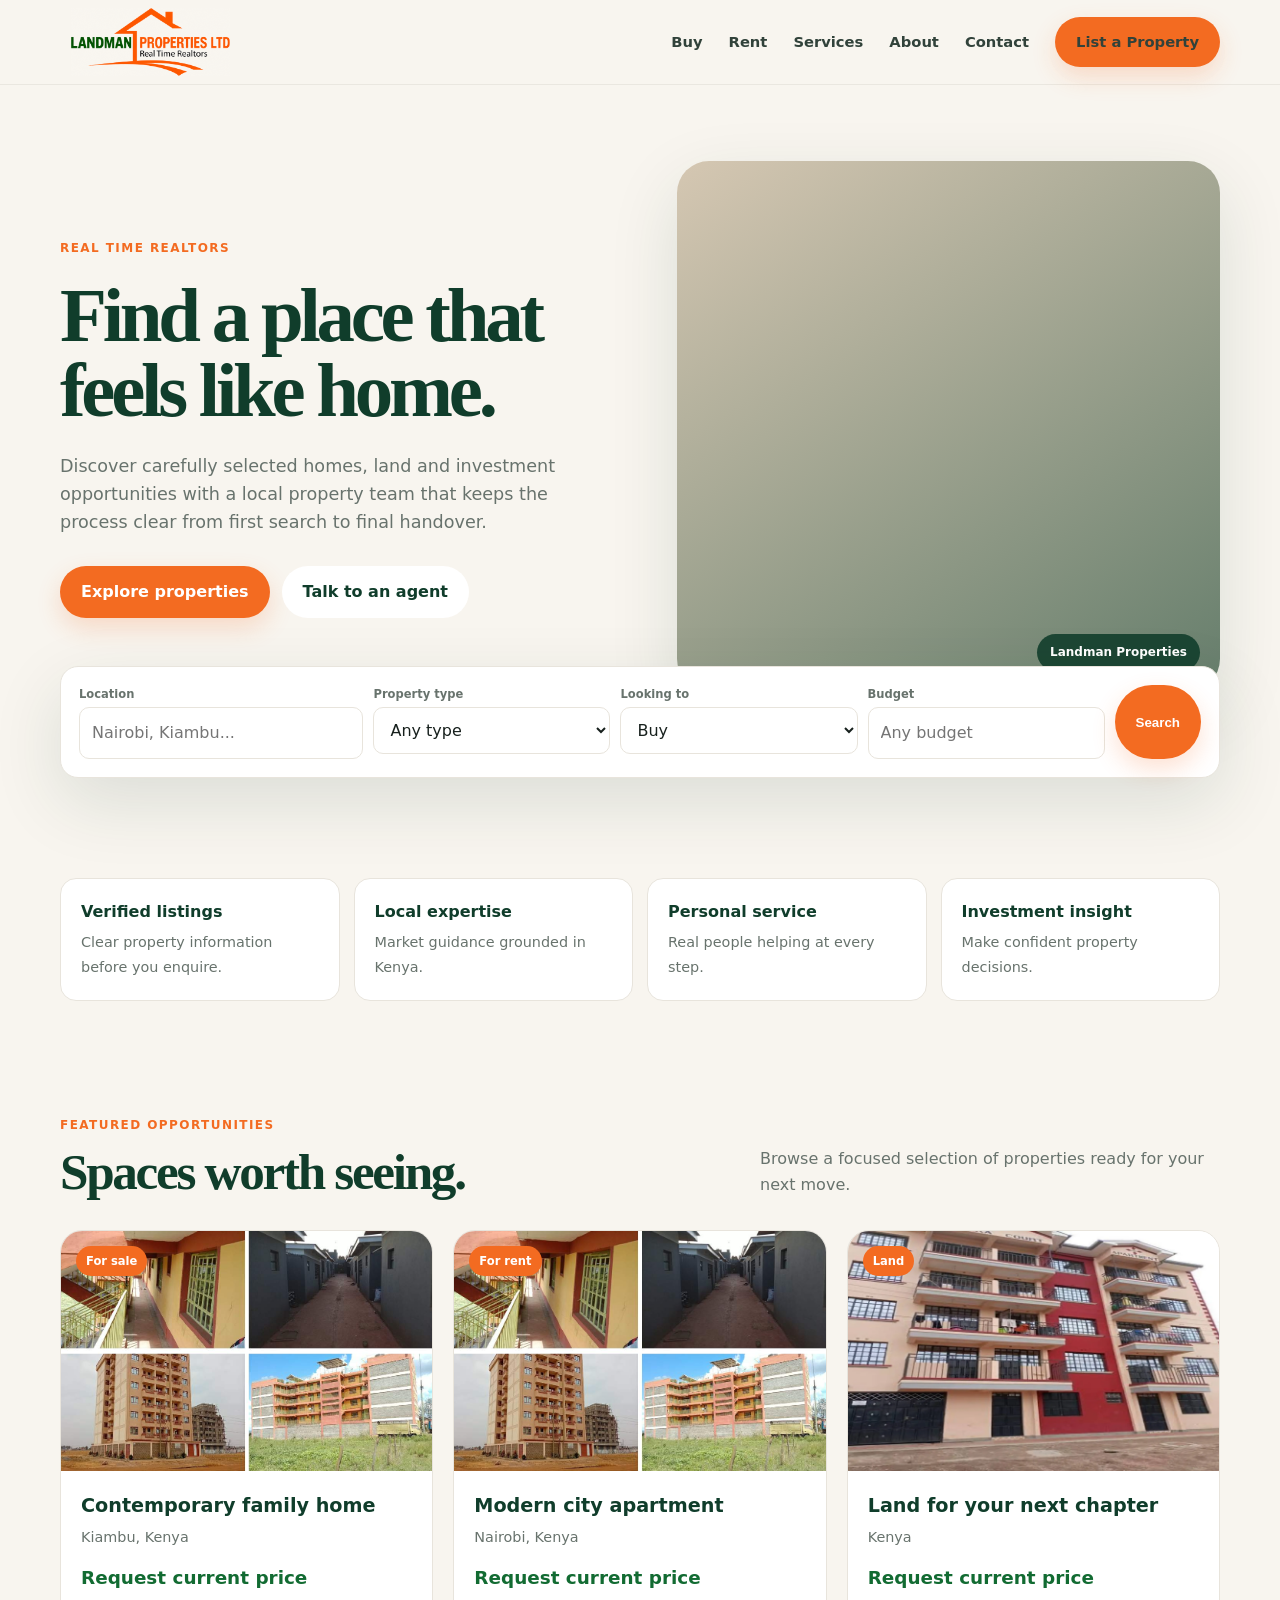
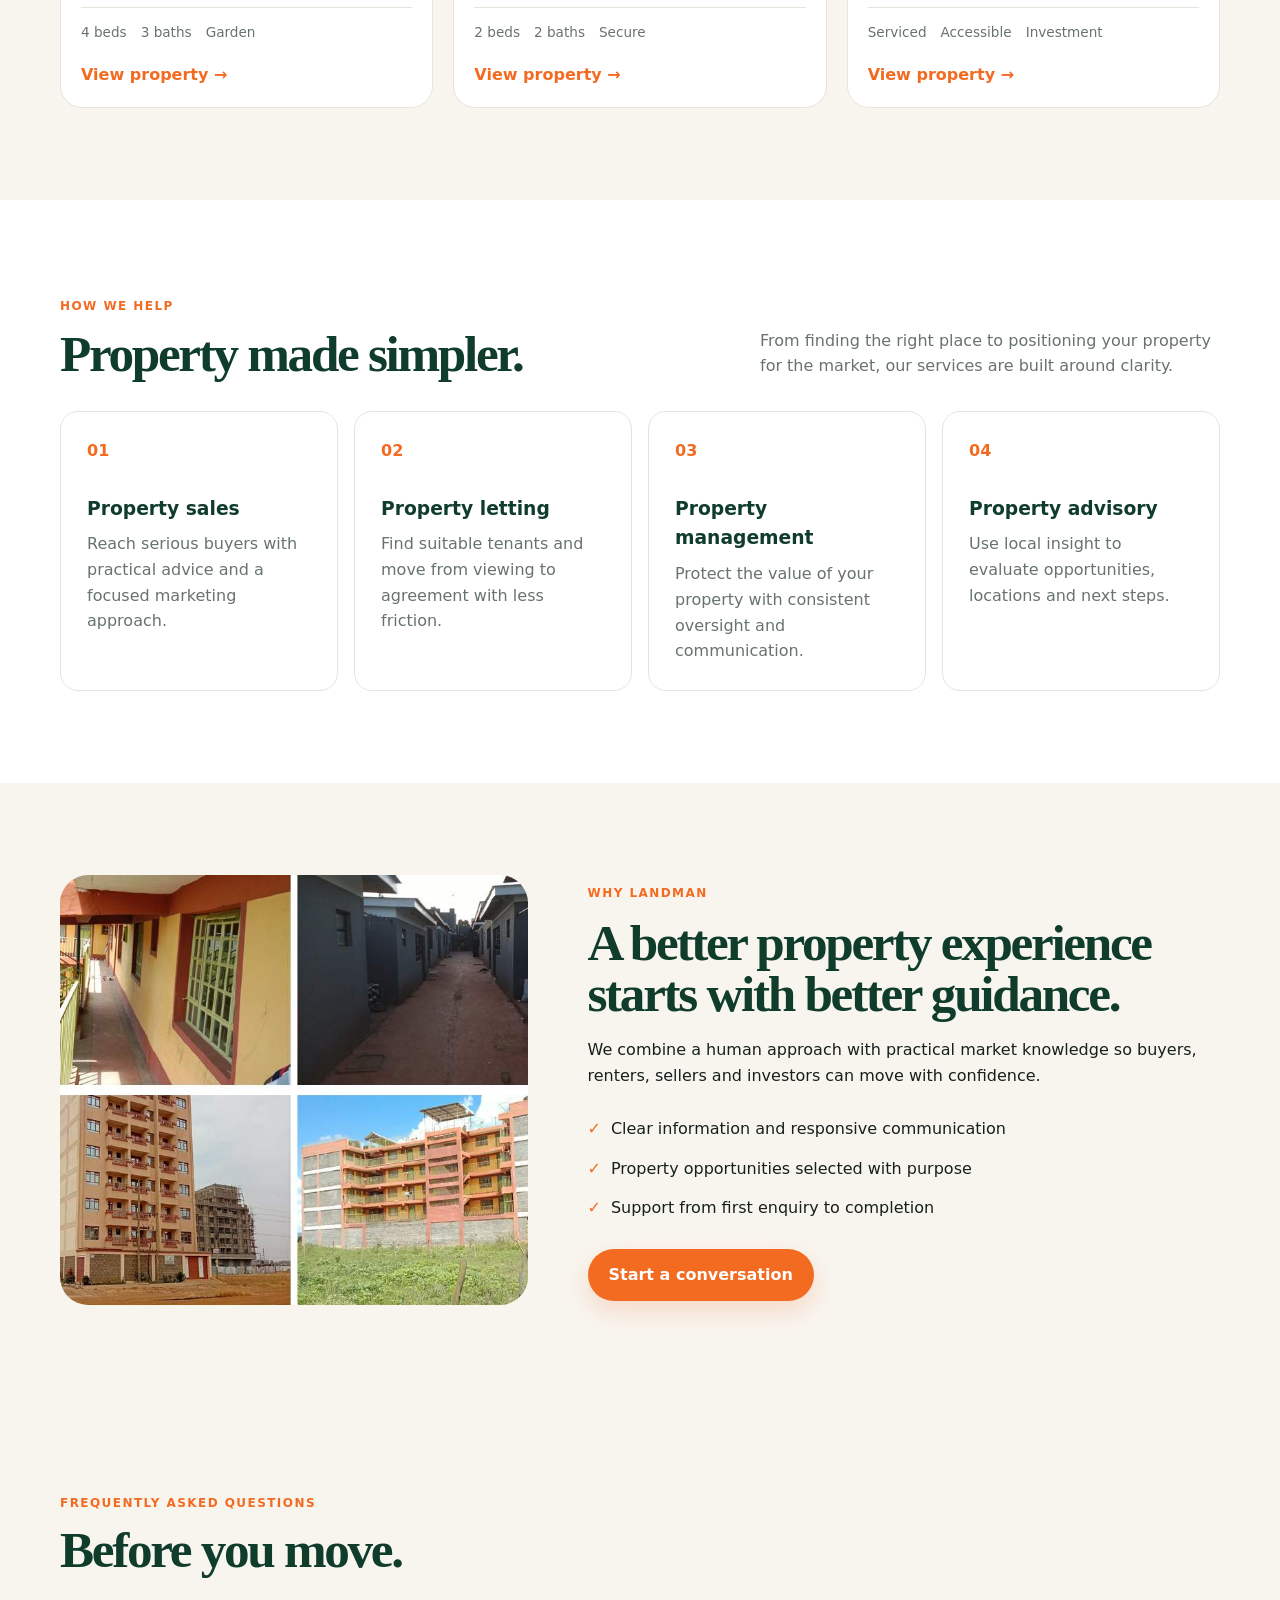
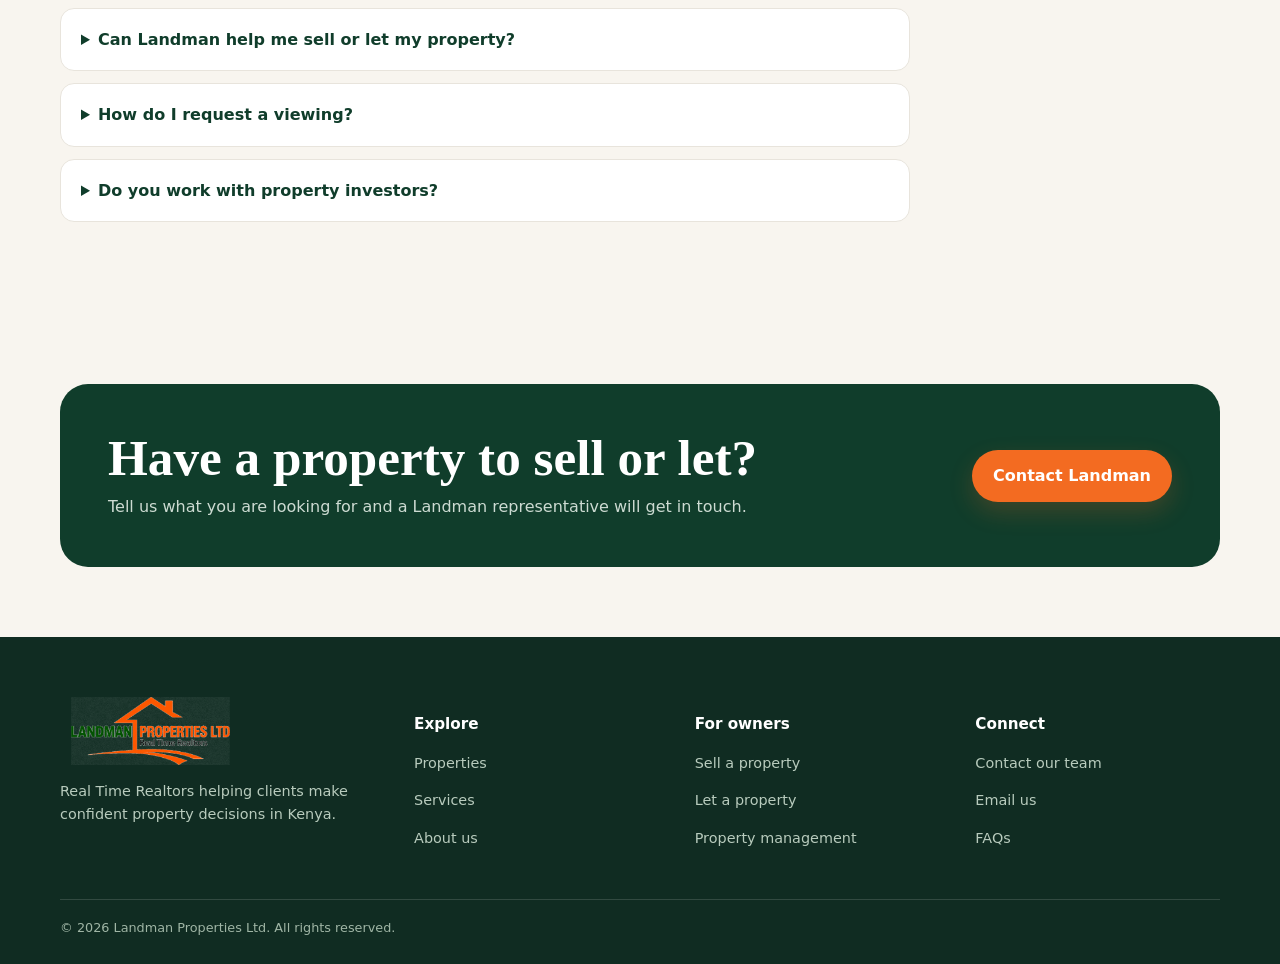
==== commit 7a5ed3bd: "Route legacy public pages to the facelifted homepage" ====
--- a/about/index.html
+++ b/about/index.html
@@ -1,3 +1 @@
-<!doctype html><html lang="en"><head><meta charset="utf-8"><meta name="viewport" content="width=device-width,initial-scale=1"><meta name="description" content="Learn about Landman Properties Ltd and our approach to professional property management, letting, tenant management and property services in Kenya."><meta name="theme-color" content="#0d6b55"><link rel="canonical" href="https://landmankenya.co.ke/about/"><link rel="icon" href="/landman-logo.png"><title>About Landman Properties Ltd | Property Management Kenya</title><link rel="preconnect" href="https://fonts.googleapis.com"><link rel="preconnect" href="https://fonts.gstatic.com" crossorigin><link rel="preload" as="style" href="https://fonts.googleapis.com/css2?family=DM+Sans:wght@400;500;600;700&family=Manrope:wght@600;700;800&display=swap" onload="this.onload=null;this.rel='stylesheet'"><noscript><link rel="stylesheet" href="https://fonts.googleapis.com/css2?family=DM+Sans:wght@400;500;600;700&family=Manrope:wght@600;700;800&display=swap"></noscript><style>:root{--ink:#111827;--muted:#687386;--paper:#f7f8f5;--white:#fff;--brand:#0d6b55;--dark:#102f28;--lime:#d7ee75;--line:#e5e9e5;--shadow:0 24px 70px rgba(17,24,39,.1)}*{box-sizing:border-box}body:before{content:"";position:fixed;inset:0;background:url("/landman-logo.png") center 48%/min(680px,60vw) auto no-repeat;opacity:.025;pointer-events:none;z-index:-1;filter:grayscale(1)}body{margin:0;background:var(--paper);color:var(--ink);font-family:"DM Sans",sans-serif;line-height:1.6}a{text-decoration:none;color:inherit}.wrap{width:min(1180px,calc(100% - 32px));margin:auto}.top{background:var(--dark);color:#dce9e3;font-size:13px;padding:9px 0;text-align:center}header{position:sticky;top:0;z-index:20;background:rgba(247,248,245,.94);backdrop-filter:blur(18px);border-bottom:1px solid var(--line)}nav{height:88px;display:flex;align-items:center;justify-content:space-between;gap:24px}.logo img{width:230px;max-height:78px;object-fit:contain}.nav{display:flex;gap:24px;font-size:14px;font-weight:700;color:#52605b}.nav a:hover{color:var(--brand)}.contact-btn{background:var(--dark);color:#fff;border-radius:999px;padding:12px 18px;font-weight:800}.hero{position:relative;overflow:hidden;background:var(--dark);color:#fff;border-radius:0 0 34px 34px;padding:78px 0}.hero:after{content:"";position:absolute;right:-50px;bottom:-80px;width:420px;height:340px;background:url("/landman-logo.png") center/contain no-repeat;opacity:.045;pointer-events:none}.eyebrow{color:var(--brand);font-size:12px;text-transform:uppercase;letter-spacing:.14em;font-weight:800}.hero .eyebrow{color:var(--lime)}h1,h2,h3{font-family:Manrope;line-height:1.08;letter-spacing:-.04em}h1{font-size:clamp(42px,6vw,72px);max-width:800px;margin:14px 0}.hero p{max-width:700px;color:#c1d0ca;font-size:18px}.section{padding:80px 0}.grid{display:grid;grid-template-columns:repeat(3,1fr);gap:18px}.card{background:#fff;border:1px solid var(--line);border-radius:22px;padding:25px;box-shadow:0 12px 35px rgba(17,24,39,.05)}.icon{width:50px;height:50px;border-radius:15px;background:#e6f3c3;color:var(--dark);display:grid;place-items:center;margin-bottom:20px}.icon svg{width:25px;height:25px}.card h2,.card h3{margin:0 0 10px}.card p{color:var(--muted);margin:0}.split{display:grid;grid-template-columns:1fr 1fr;gap:28px}.panel{background:#fff;border:1px solid var(--line);border-radius:24px;padding:30px}.list{display:grid;gap:13px}.list div{padding:14px 0;border-bottom:1px solid var(--line)}.cta{background:linear-gradient(135deg,#dff48a,#bfe8a2);padding:45px;border-radius:28px;position:relative;overflow:hidden}.cta:after{content:"";position:absolute;right:-70px;bottom:-100px;width:350px;height:280px;background:url("/landman-logo.png") center/contain no-repeat;opacity:.055}.cta>*{position:relative;z-index:1}.btn{display:inline-block;background:var(--dark);color:#fff;padding:13px 19px;border-radius:999px;font-weight:800;margin-top:12px}form{display:grid;gap:13px}input,textarea,select{width:100%;padding:14px;border:1px solid #d9e0db;border-radius:12px;background:#fff;font:inherit}textarea{min-height:130px}footer{background:#0c2520;color:#d9e4df;padding:55px 0 25px;margin-top:70px}.foot{display:grid;grid-template-columns:1.4fr .8fr .8fr 1fr;gap:30px}.foot img{width:210px;background:#fff;padding:5px;border-radius:8px}.foot a{display:block;color:#9db1aa;margin:9px 0;font-size:14px}.copy{border-top:1px solid #29413a;margin-top:35px;padding-top:18px;color:#829890;font-size:13px}@media(max-width:800px){.nav{display:none}.grid,.split,.foot{grid-template-columns:1fr}.hero{padding:55px 0}.logo img{width:200px}}
-@media (prefers-reduced-motion:reduce){html{scroll-behavior:auto}.reveal{opacity:1;transform:none;transition:none}.btn,.card{transition:none}}\n  </style><meta property="og:type" content="website"><meta property="og:site_name" content="Landman Properties Ltd"><meta property="og:title" content="About Landman Properties Ltd | Property Management Kenya"><meta property="og:description" content="Learn about Landman Properties Ltd and our approach to professional property management, letting, tenant management and property services in Kenya."><meta property="og:image" content="https://landmankenya.co.ke/landman-logo.png"><meta name="twitter:card" content="summary_large_image"><meta name="twitter:title" content="About Landman Properties Ltd | Property Management Kenya"><meta name="twitter:description" content="Learn about Landman Properties Ltd and our approach to professional property management, letting, tenant management and property services in Kenya."><meta name="twitter:image" content="https://landmankenya.co.ke/landman-logo.png"><link rel="stylesheet" href="/landman-facelift.css">
-</head><body><header><nav class="wrap"><a class="logo" href="/"><img src="/landman-logo.png" alt="Landman Properties Ltd" width="225" height="72" decoding="async"></a><div class="nav" id="landman-primary-navigation"><a href="/">Home</a><a href="/properties/">Properties</a><a href="/services/">Services</a><a href="/about/">About</a><a href="/why-choose-us/">Why Choose Us</a><a href="/contact/">Contact Us</a></div><a class="contact-btn" href="/contact/">Contact Us</a><button class="menu" type="button" aria-label="Open navigation menu" aria-expanded="false" aria-controls="landman-primary-navigation">☰</button></nav></header><main><section class="hero"><div class="wrap"><div class="eyebrow">About Landman Properties</div><h1>Property expertise with a modern, client-first approach.</h1><p>Landman Properties Ltd supports clients across property search, sales, rentals, land opportunities and property-related services in Kenya.</p></div></section><section class="section"><div class="wrap split"><div class="panel"><div class="eyebrow">Our approach</div><h2>Clear communication. Practical guidance. Professional presentation.</h2><p>We aim to make property decisions easier to navigate by combining local market understanding with a straightforward digital experience.</p><div class="list"><div>Property discovery and enquiries</div><div>Residential and commercial opportunities</div><div>Land and plot opportunities</div><div>Property marketing and management support</div></div></div><div class="panel"><div class="eyebrow">Our focus</div><h2>Long-term relationships, not one-off transactions.</h2><p>Whether you are buying, renting, selling, investing or managing property, our goal is to keep the process organised and responsive.</p><a class="btn" href="/contact/">Contact Us</a></div></div></section></main><footer><div class="wrap"><div class="foot"><div><img src="/landman-logo.png" alt="Landman Properties Ltd" width="225" height="72" decoding="async"><p>Property, land and property-management support for owners, buyers and tenants across Kenya.</p></div><div><strong>Explore</strong><a href="/properties/">Properties</a><a href="/services/">Services</a><a href="/about/">About</a><a href="/why-choose-us/">Why Choose Us</a></div><div><strong>Property</strong><a href="/properties/">Homes</a><a href="/properties/">Apartments</a><a href="/properties/">Land</a><a href="/properties/">Commercial</a></div><div><strong>Contact Us</strong><a href="/contact/">Contact form</a><a href="mailto:landmankenya@gmail.com">landmankenya@gmail.com</a><a href="https://wa.me/254798421521">WhatsApp Landman</a></div></div><div class="copy">© 2026 Landman Properties Ltd. All rights reserved.</div></div></footer><script>const menu=document.querySelector('.menu'),nav=document.querySelector('.nav');if(menu&&nav){menu.addEventListener('click',()=>{const open=menu.getAttribute('aria-expanded')==='true';menu.setAttribute('aria-expanded',String(!open));menu.setAttribute('aria-label',open?'Open navigation menu':'Close navigation menu');nav.classList.toggle('mobile-open',!open)});nav.addEventListener('click',e=>{if(e.target.closest('a')){nav.classList.remove('mobile-open');menu.setAttribute('aria-expanded','false');menu.setAttribute('aria-label','Open navigation menu')}})}</script></body></html>+<!doctype html><html lang="en"><head><meta charset="utf-8"><meta name="viewport" content="width=device-width,initial-scale=1"><meta http-equiv="refresh" content="0;url=../#about"><title>About | Landman Properties</title></head><body><p>Opening the updated Landman about section...</p><script>location.replace('../#about');</script><noscript><a href="../#about">Open about</a></noscript></body></html>
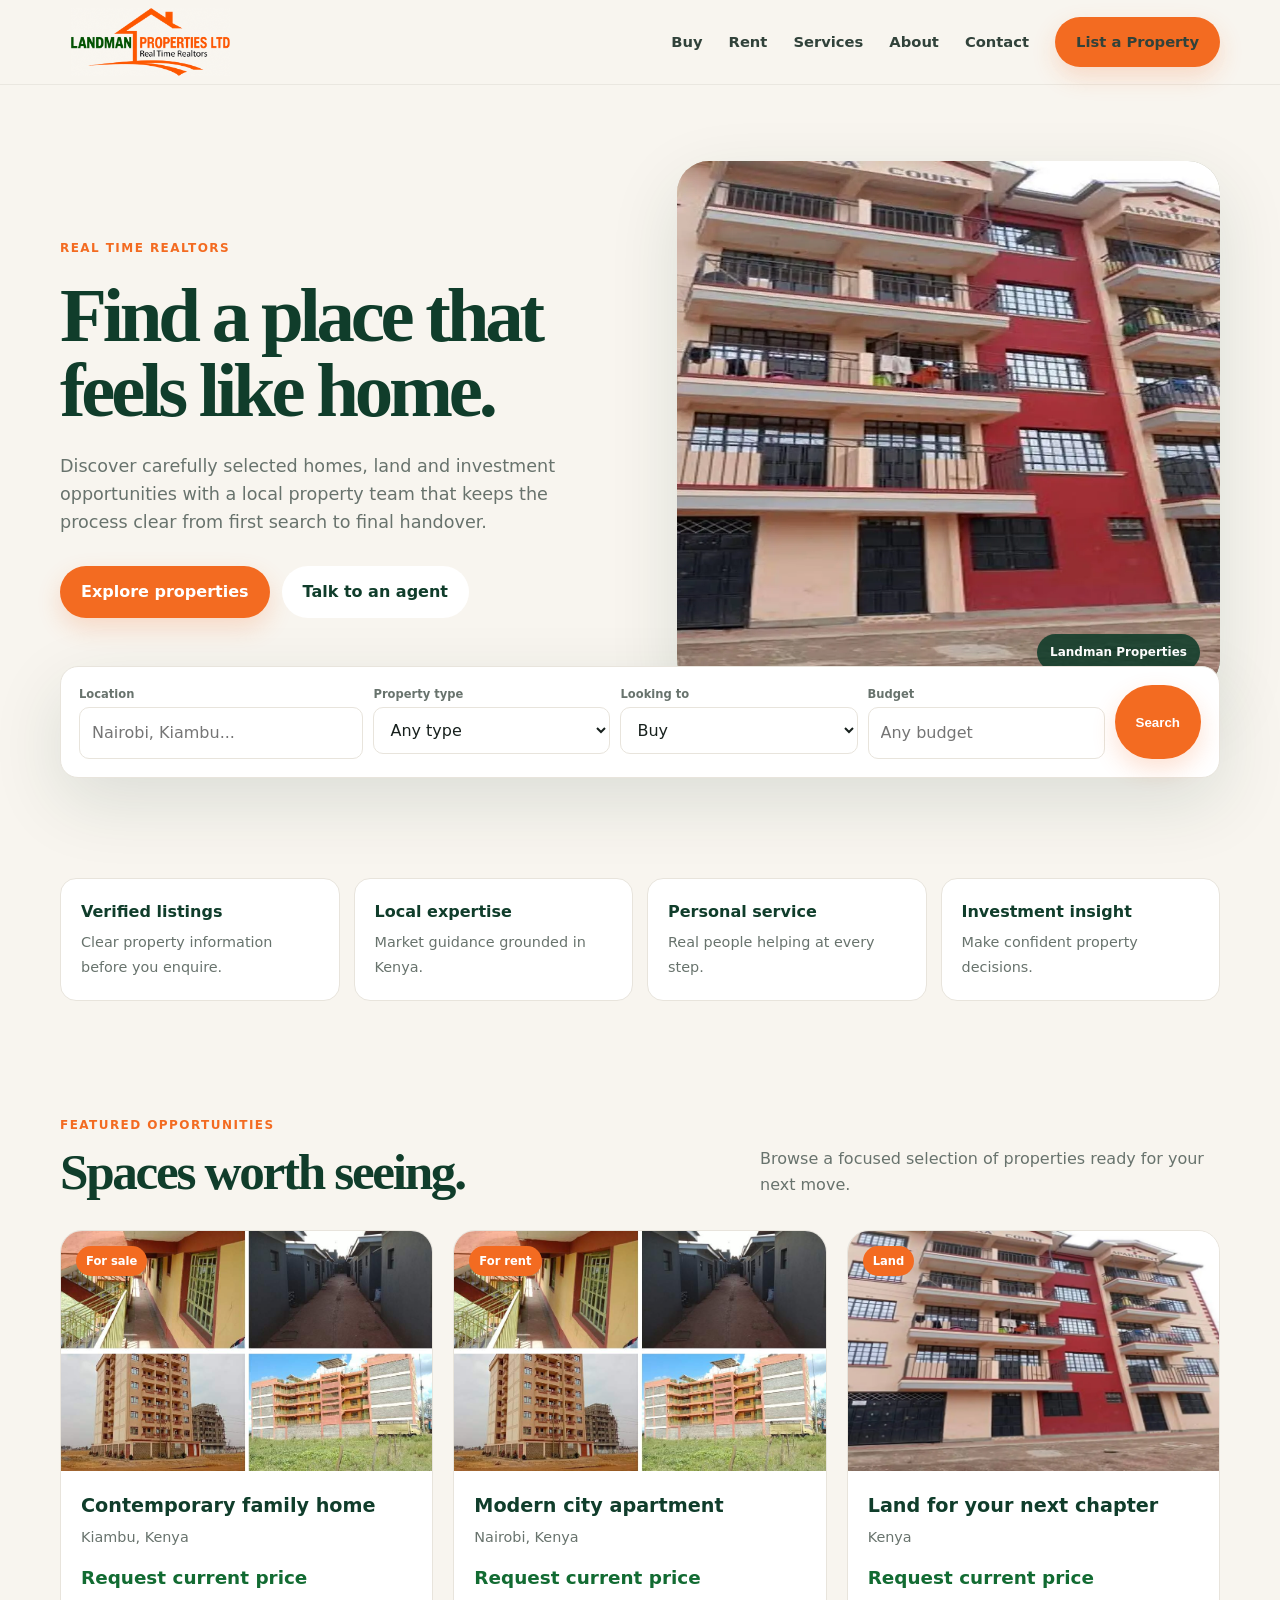
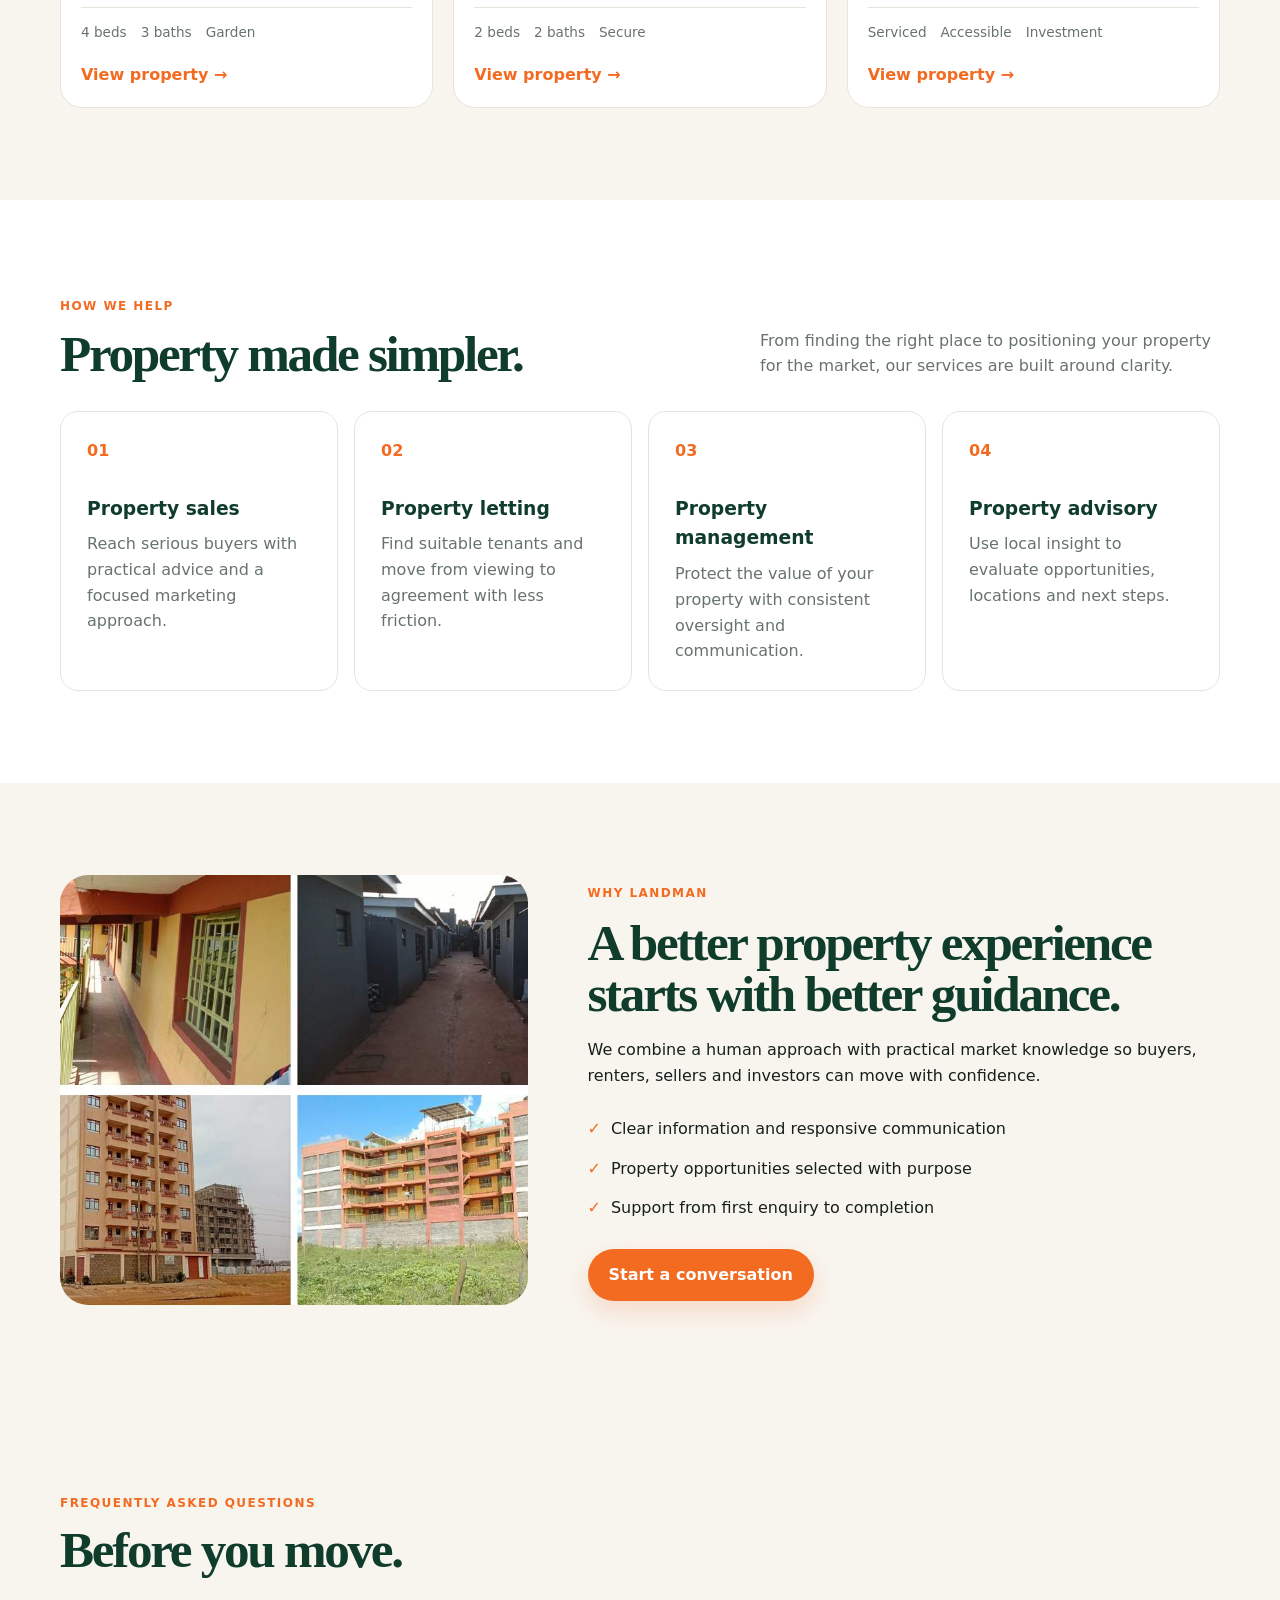
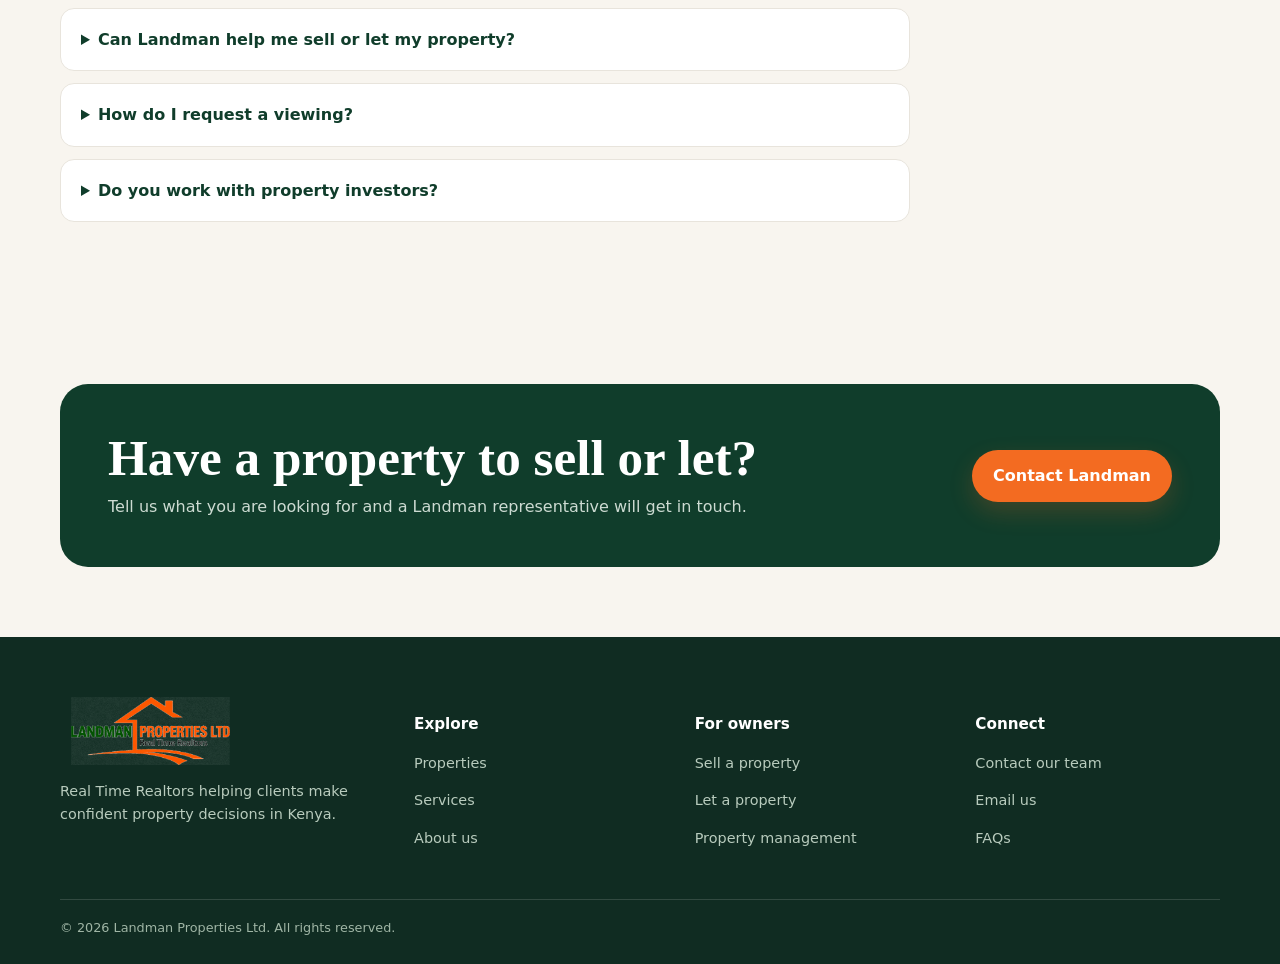
==== commit 62c25692: "Remove legacy redirect message from About" ====
--- a/about/index.html
+++ b/about/index.html
@@ -1 +1 @@
-<!doctype html><html lang="en"><head><meta charset="utf-8"><meta name="viewport" content="width=device-width,initial-scale=1"><meta http-equiv="refresh" content="0;url=../#about"><title>About | Landman Properties</title></head><body><p>Opening the updated Landman about section...</p><script>location.replace('../#about');</script><noscript><a href="../#about">Open about</a></noscript></body></html>+<!doctype html><html lang="en"><head><meta charset="utf-8"><meta name="viewport" content="width=device-width,initial-scale=1"><meta http-equiv="refresh" content="0;url=../#about"><title>About | Landman Properties</title><script>location.replace('../#about');</script></head><body></body></html>
